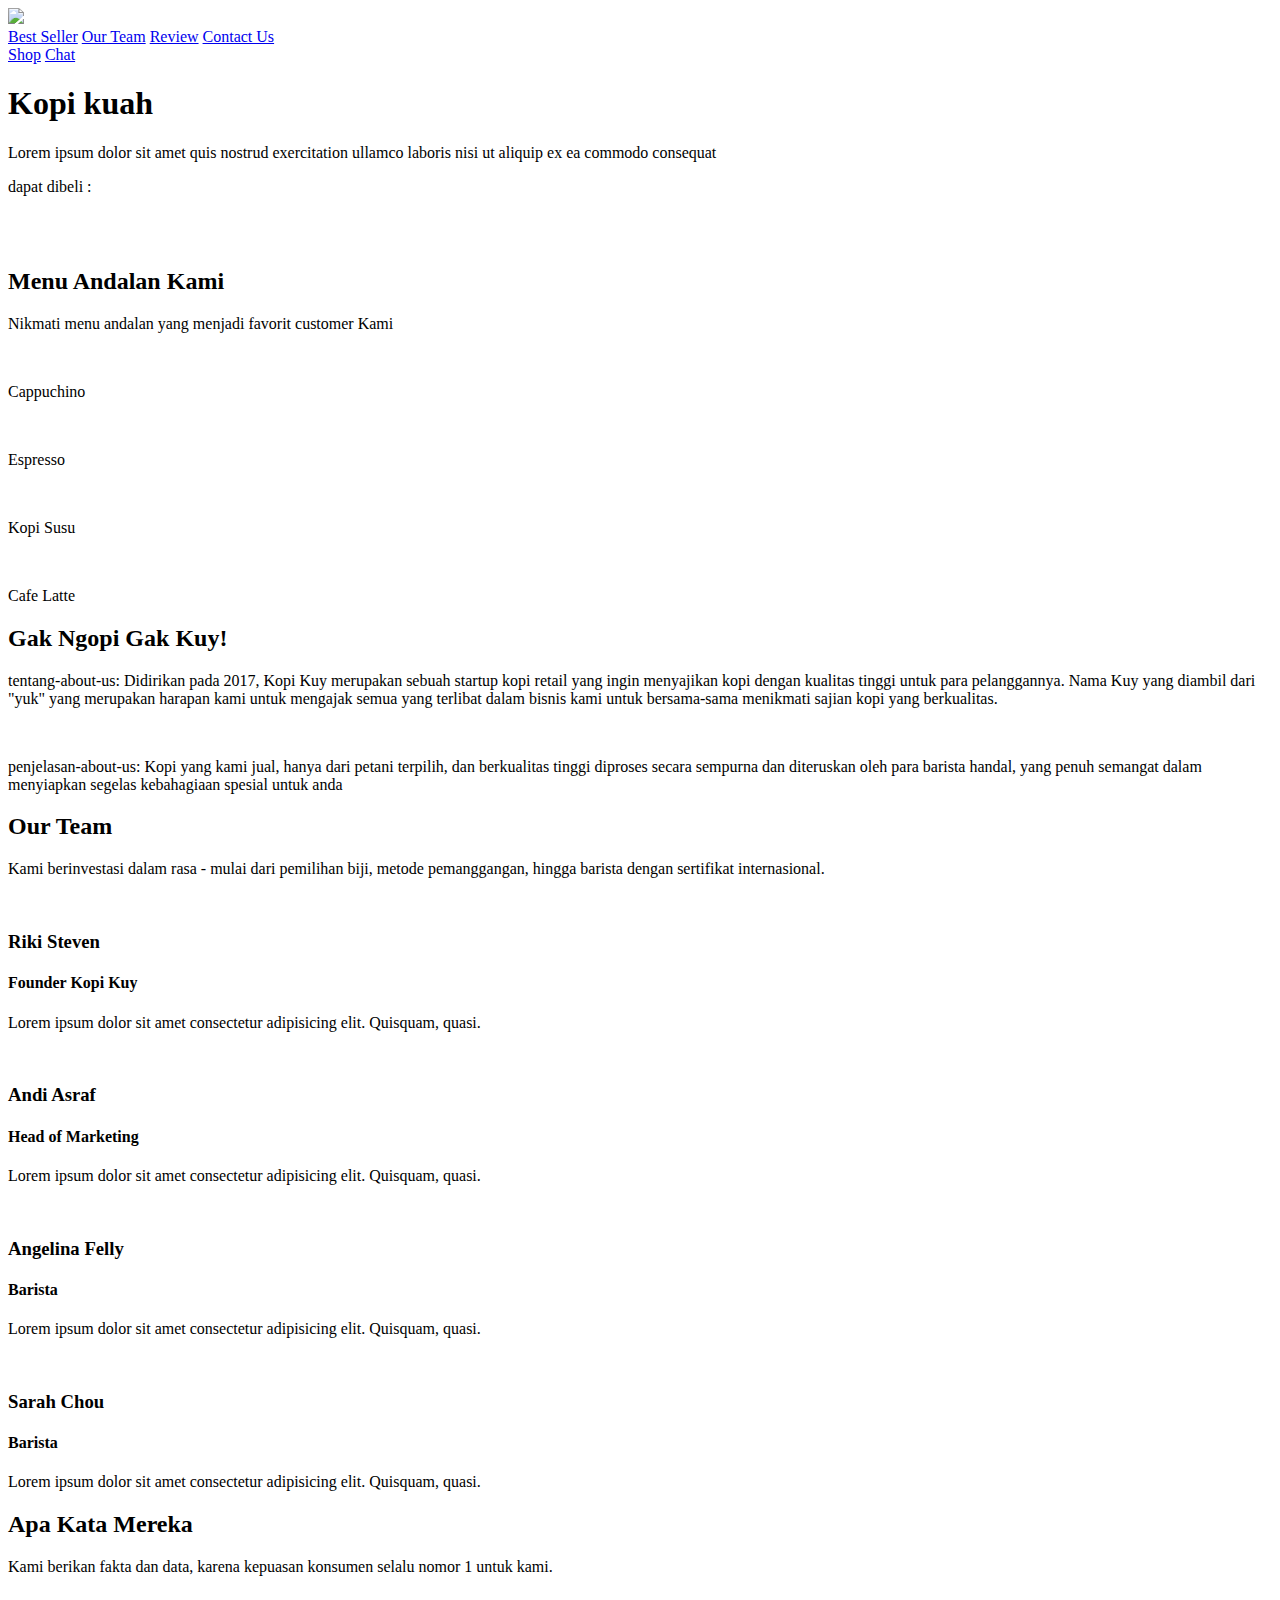
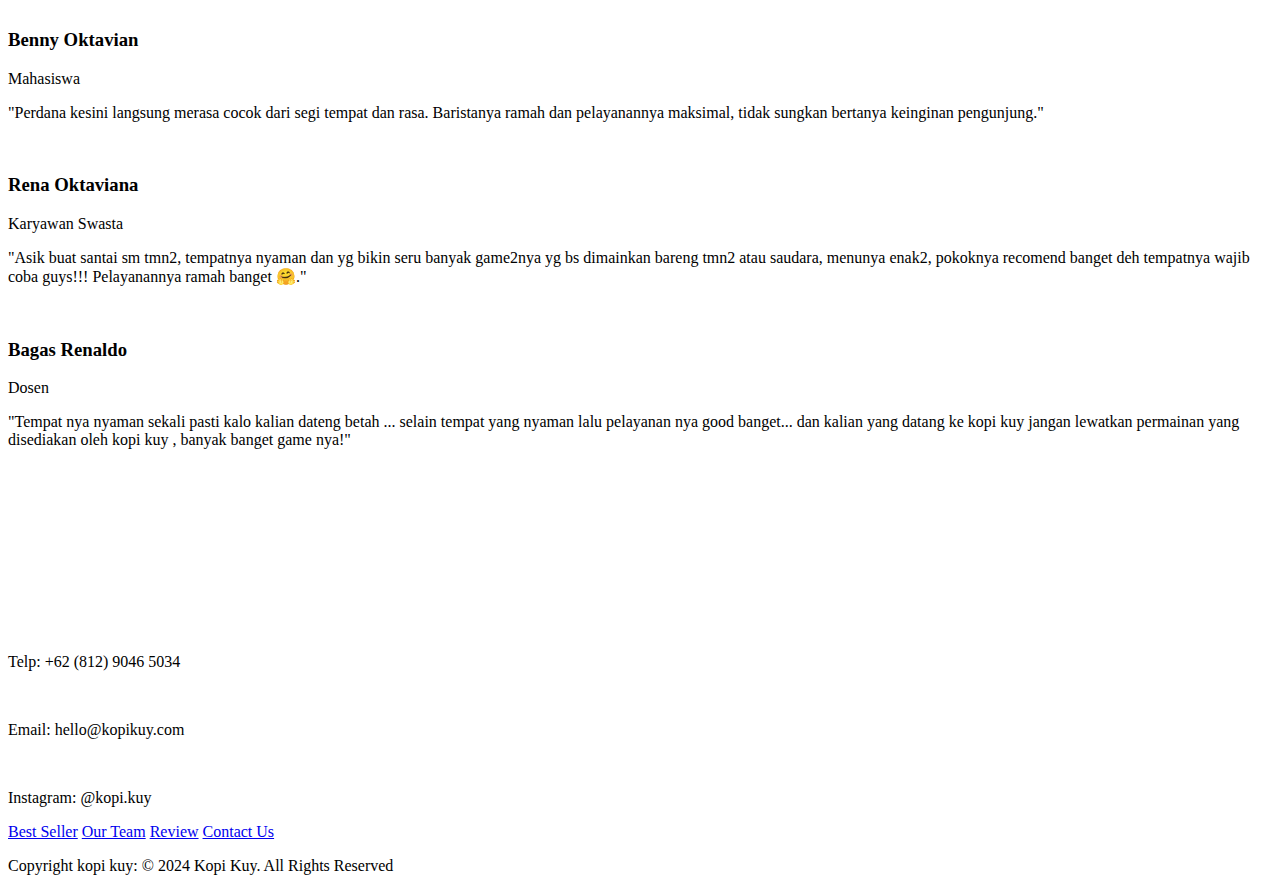
==== index.html @ 57093b59 "add index.html" ====
<!DOCTYPE html>
<html lang="id">

<head>
    <meta charset="UTF-8">
    <meta http-equiv="X-UA-Compatible" content="IE=edge">
    <meta name="viewport" content="width=device-width, initial-scale=1.0">
    <link rel="shortcut icon" href="images/favicon.ico" type="image/x-icon">
    <title>Website Kopi Kuy</title>
    <link rel="stylesheet" href="css/style.css">
</head>

<body>
    <nav>
        <img class="logo" src="images/logo/logo_kuy.png">
        <div class="navigasi">
            <a href="#best-seller">Best Seller</a>
            <a href="#our-team">Our Team</a>
            <a href="#review">Review</a>
            <a href="#contact-us">Contact Us</a>
        </div>
        <a class="shop" href="produk.html">Shop</a>
        <a class="chat" href="https://wa.me/628123456?text=Saya ingin bertanya" target="_blank">Chat</a>
    </nav>

    <!--Tulis kode header mulai di baris 28-->

    <header>
        <div class="kiri">
            <h1>Kopi kuah <img src="images/icon/icon_kopi.svg" alt=""></h1>
            <p>Lorem ipsum dolor sit amet quis nostrud exercitation ullamco laboris nisi ut aliquip ex ea commodo consequat</p>
            <p>dapat dibeli :</p>
            <div class="olshop">
                <img src="images/logo/logo_bukalapak.png" alt="">
                <img src="images/logo/logo_shopee.png" alt="">
                <img src="images/logo/logo_tokopedia.png" alt="">
            </div>
        </div>
        <div class="kanan">
            <img src="images/header/header1.png" alt="">
        </div>
    </header>

    <main>
        <section class="best-seller" id="best-seller">
            <h2>Menu Andalan Kami</h2>
            <p>Nikmati menu andalan yang menjadi favorit customer Kami</p>
            <div class="produk">
                <img src="images/produk/product_capuchino.jpg" alt="">
                <p>Cappuchino</p>
            </div>
            <div class="produk">
                <img src="images/produk/product_espresso.jpg" alt="">
                <p>Espresso</p>
            </div>
            <div class="produk">
                <img src="images/produk/product_kopi_susu.jpg" alt="">
                <p>Kopi Susu</p>
            </div>
            <div class="produk">
                <img src="images/produk/product_latte.jpg" alt="">
                <p>Cafe Latte</p>
            </div>
        </section>
        <section class="about-us" id="about-us">
            <h2>Gak Ngopi Gak Kuy!</h2>
            <p>tentang-about-us:
                Didirikan pada 2017, Kopi Kuy merupakan sebuah startup kopi retail 
                yang ingin menyajikan kopi dengan kualitas tinggi untuk para pelanggannya. 
                Nama Kuy yang diambil dari "yuk" yang merupakan harapan kami untuk mengajak semua 
                yang terlibat dalam bisnis kami untuk bersama-sama menikmati sajian kopi yang berkualitas.
            </p>
            <img src="images/about-us/aset_kopi_jumbo.png" alt="">
            <p>
                penjelasan-about-us:
    Kopi yang kami jual, hanya dari petani terpilih, dan berkualitas tinggi diproses 
    secara sempurna dan diteruskan oleh para barista handal, yang penuh semangat 
    dalam menyiapkan segelas kebahagiaan spesial untuk anda

            </p>
        </section>
        <section class="our-team" id="our-team">
            <h2>Our Team</h2>
            <p>
                Kami berinvestasi dalam rasa - mulai dari pemilihan biji, metode pemanggangan, 
    hingga barista dengan sertifikat internasional.
            </p>
            <div class="team">
                <img src="images/team/team1.jpg" alt="">
                <h3>Riki Steven</h3>
                <h4>Founder Kopi Kuy</h4>
                <p>
                    Lorem ipsum dolor sit amet consectetur adipisicing elit. Quisquam, quasi.
                </p>
            </div>
            <div class="team">
                <img src="images/team/team2.jpg" alt="">
                <h3>Andi Asraf</h3>
                <h4>Head of Marketing</h4>
                <p>
                    Lorem ipsum dolor sit amet consectetur adipisicing elit. Quisquam, quasi.
                </p>
            </div>
            <div class="team">
                <img src="images/team/team3.jpg" alt="">
                <h3>Angelina Felly</h3>
                <h4>Barista</h4>
                <p>
                    Lorem ipsum dolor sit amet consectetur adipisicing elit. Quisquam, quasi.
                </p>
            </div>
            <div class="team">
                <img src="images/team/team4.jpg" alt="">
                <h3>Sarah Chou</h3>
                <h4>Barista</h4>
                <p>
                    Lorem ipsum dolor sit amet consectetur adipisicing elit. Quisquam, quasi.
                </p>
            </div>
        </section>
        <section class="review" id="review">
            <h2>    Apa Kata Mereka</h2>
            <p>Kami berikan fakta dan data, karena kepuasan konsumen selalu nomor 1 untuk kami. </p>
            <div class="testimoni">
                <img src="images/customer/customer1.jpg" alt="">
                <div class="profile">
                    <h3>Benny Oktavian</h3>
                    <p>Mahasiswa</p>
                </div>
                <p>"Perdana kesini langsung merasa cocok dari segi tempat dan rasa. 
                    Baristanya ramah dan pelayanannya maksimal, tidak sungkan bertanya keinginan pengunjung."</p>
            </div>
            <div class="testimoni">
                <img src="images/customer/customer2.jpg" alt="">
                <div class="profile">
                    <h3>Rena Oktaviana</h3>
                    <p>Karyawan Swasta</p>
                </div>
                
                <p>"Asik buat santai sm tmn2, tempatnya nyaman dan yg bikin seru banyak game2nya 
                    yg bs dimainkan bareng tmn2 atau saudara, menunya enak2, pokoknya recomend 
                    banget deh tempatnya wajib coba guys!!! Pelayanannya ramah banget 🤗." </p>
            </div>
            <div class="testimoni">
                <img src="images/customer/customer3.jpg" alt="">
                <div class="profile">
                    <h3>Bagas Renaldo</h3>
                    <p>Dosen</p>
                </div>
                
                <p>"Tempat nya nyaman sekali pasti kalo kalian dateng betah ... 
                    selain tempat yang nyaman lalu pelayanan nya good banget... 
                    dan kalian yang datang ke kopi kuy jangan lewatkan permainan yang disediakan 
                    oleh kopi kuy , banyak banget game nya!"</p>
            </div>
        </section>
        <section class="contact-us">
            <iframe src="https://www.google.com/maps/embed?pb=!1m14!1m8!1m3!1d7932.
            741866032694!2d106.668581!3d-6.214715!3m2!1i1024!2i768!4f13.
            1!3m3!1m2!1s0x2e69f9912c7f297b%3A0xe5a3a671dae861ab!2sKopi%20kuy
            !5e0!3m2!1sid!2sid!4v1680617229460!5m2!1sid!2sid" frameborder="0"></iframe>
            <div class="kontak">
                <img src="images/icon/icon_phone.png" alt="">
                <p>Telp: +62 (812) 9046 5034</p>
            </div>
            <div class="kontak">
                <img src="images/icon/icon_mail.png" alt="">
                <p>Email: hello@kopikuy.com</p>
            </div>
            <div class="kontak">
                <img src="images/icon/icon_instagram.png" alt="">
                <p>Instagram: @kopi.kuy</p>
            </div>
        </section>
    </main>
    <footer>
        <div class="navigasi">
            <a href="#best-seller" >Best Seller</a>
            <a href="#our-team" >Our Team</a>
            <a href="#review" >Review</a>
            <a href="#contact-us" >Contact Us</a>
            
        </div>
        <div>
            <p>
                Copyright kopi kuy: © 2024 Kopi Kuy. All Rights Reserved </p>
        </div>
    </footer>
        
   

</body>

</html>
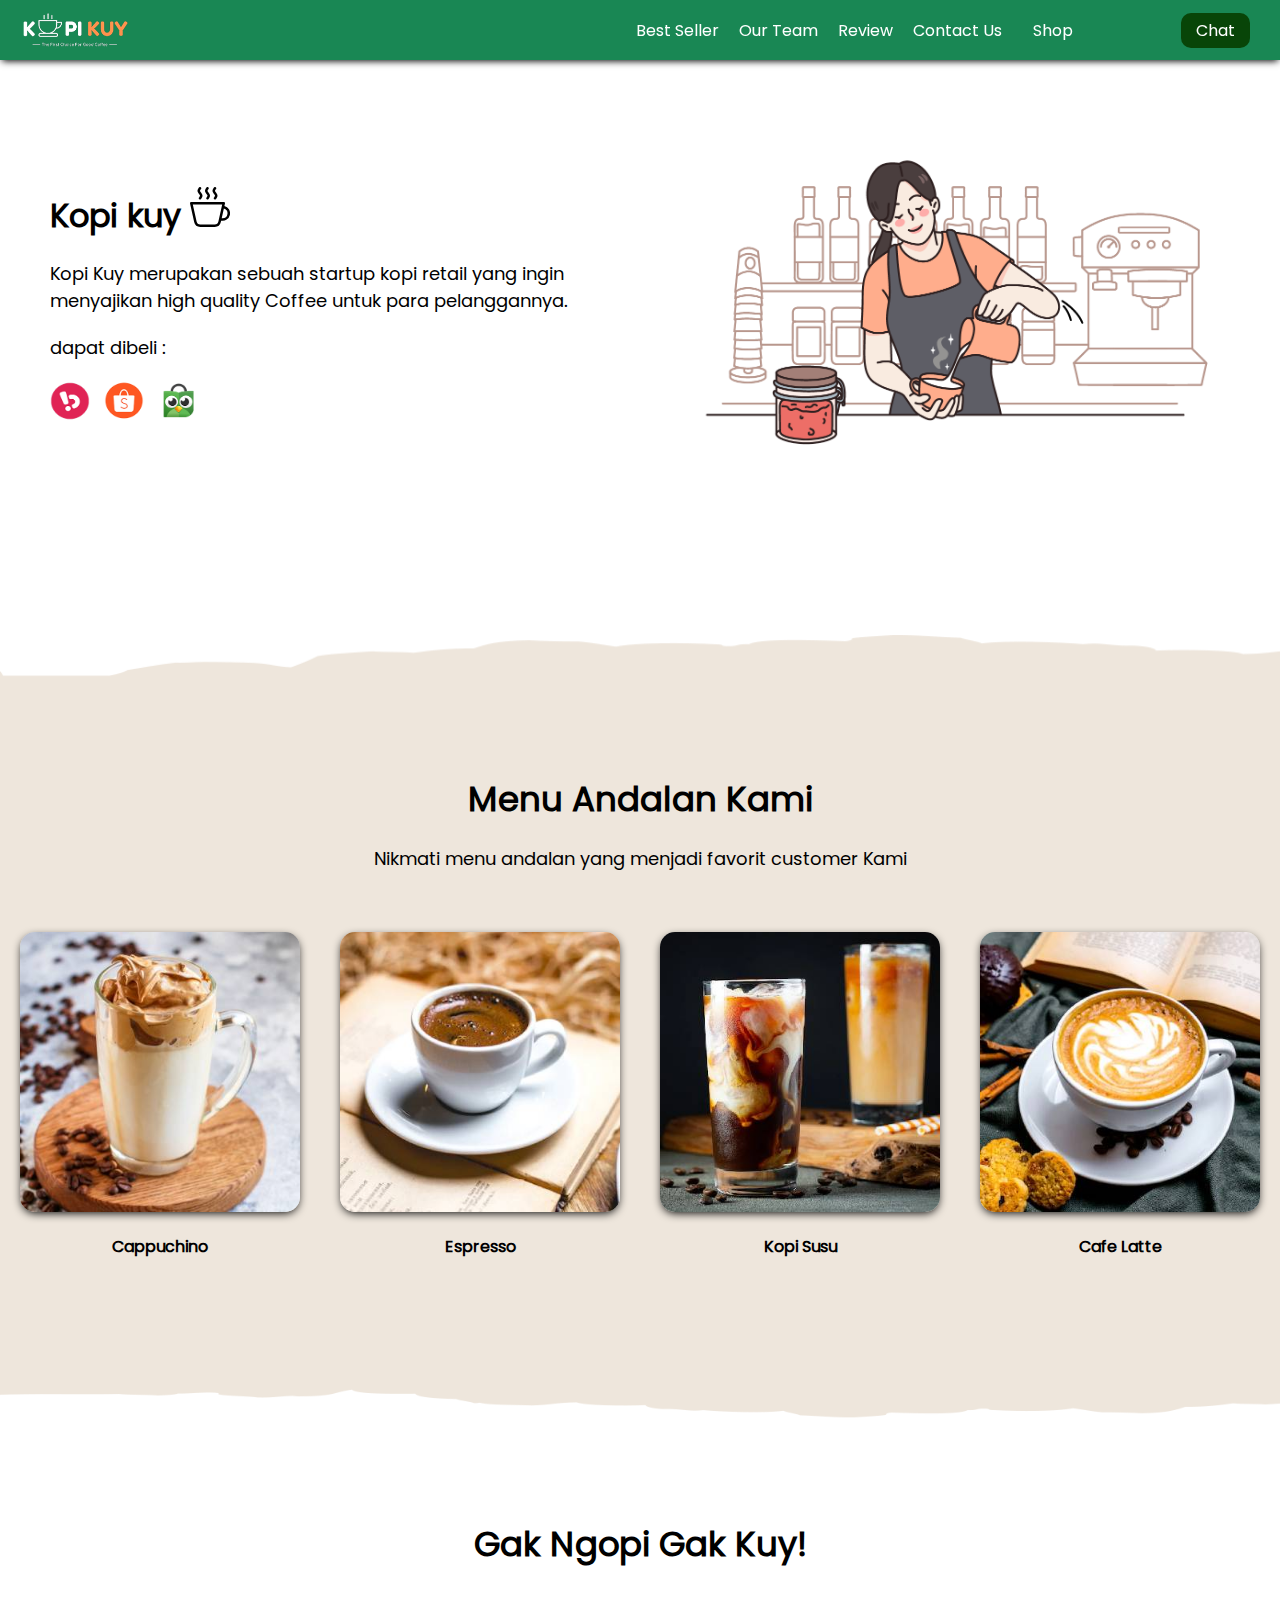
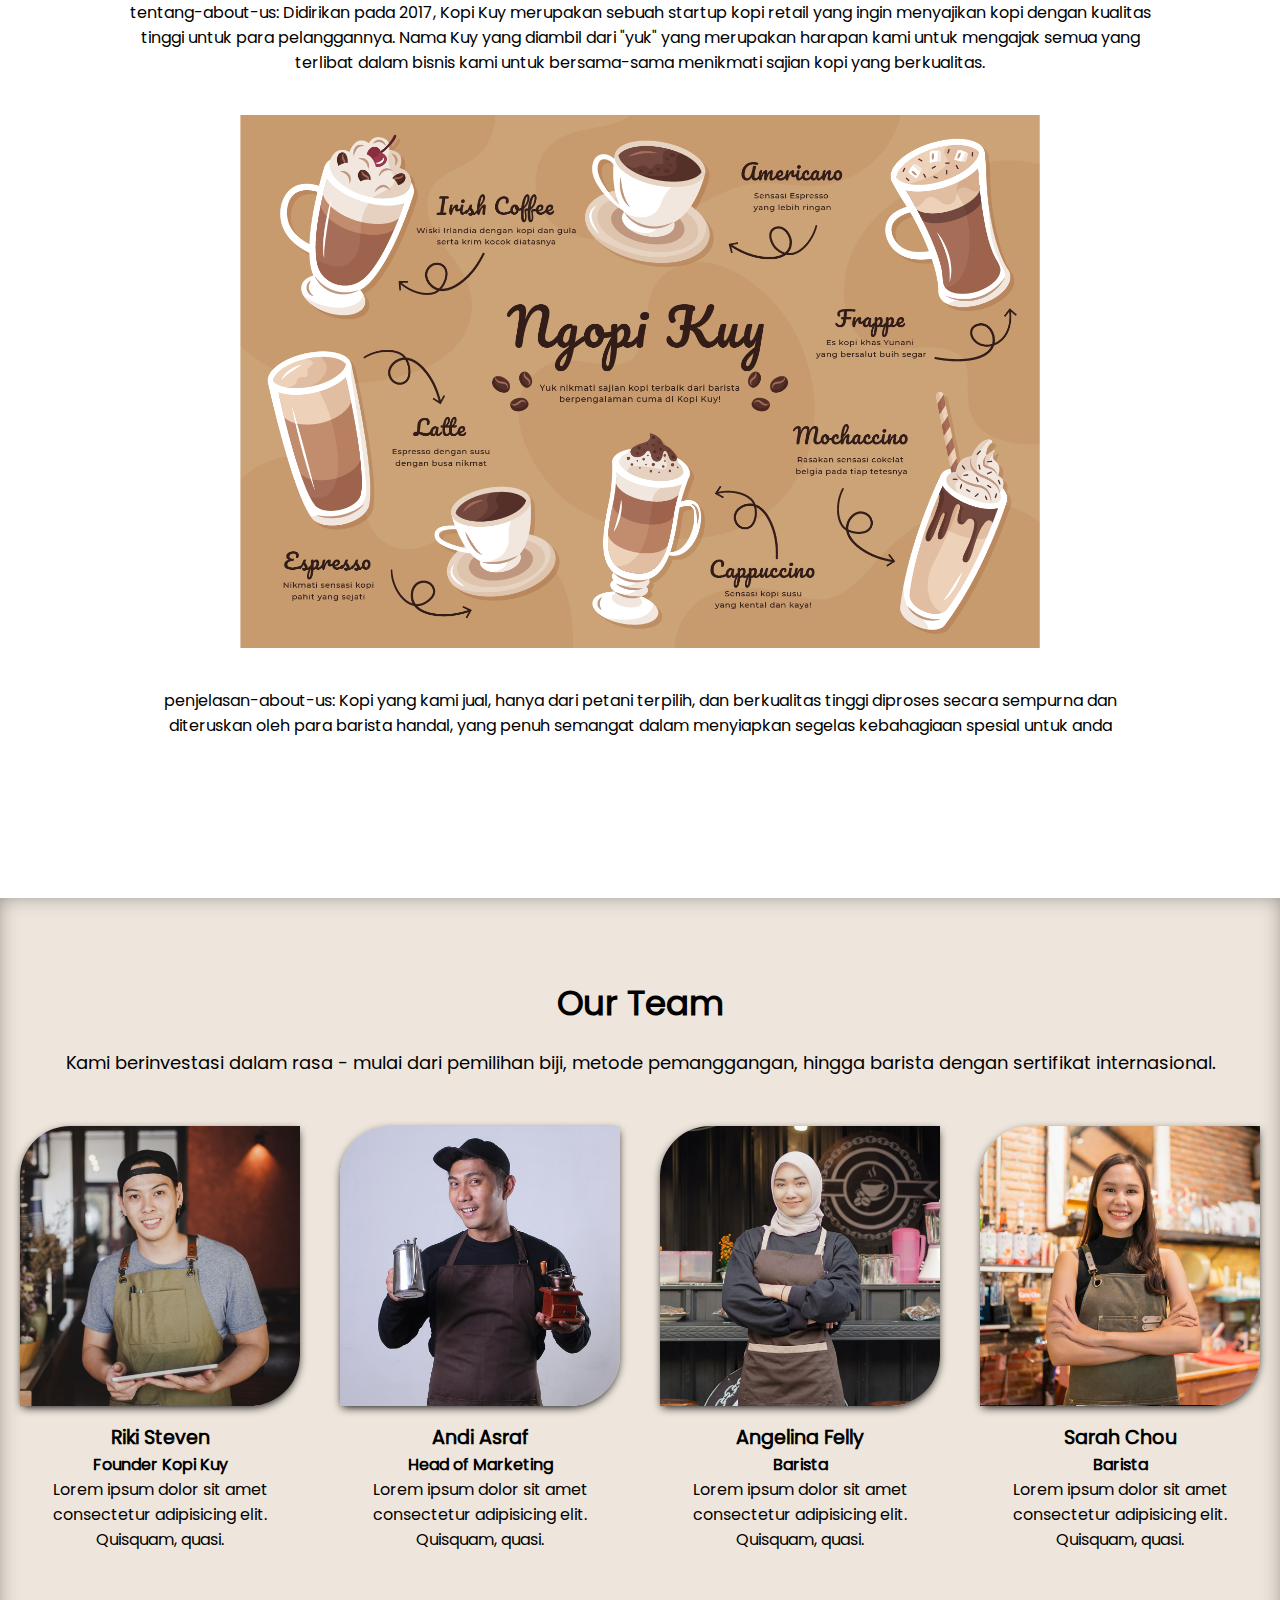
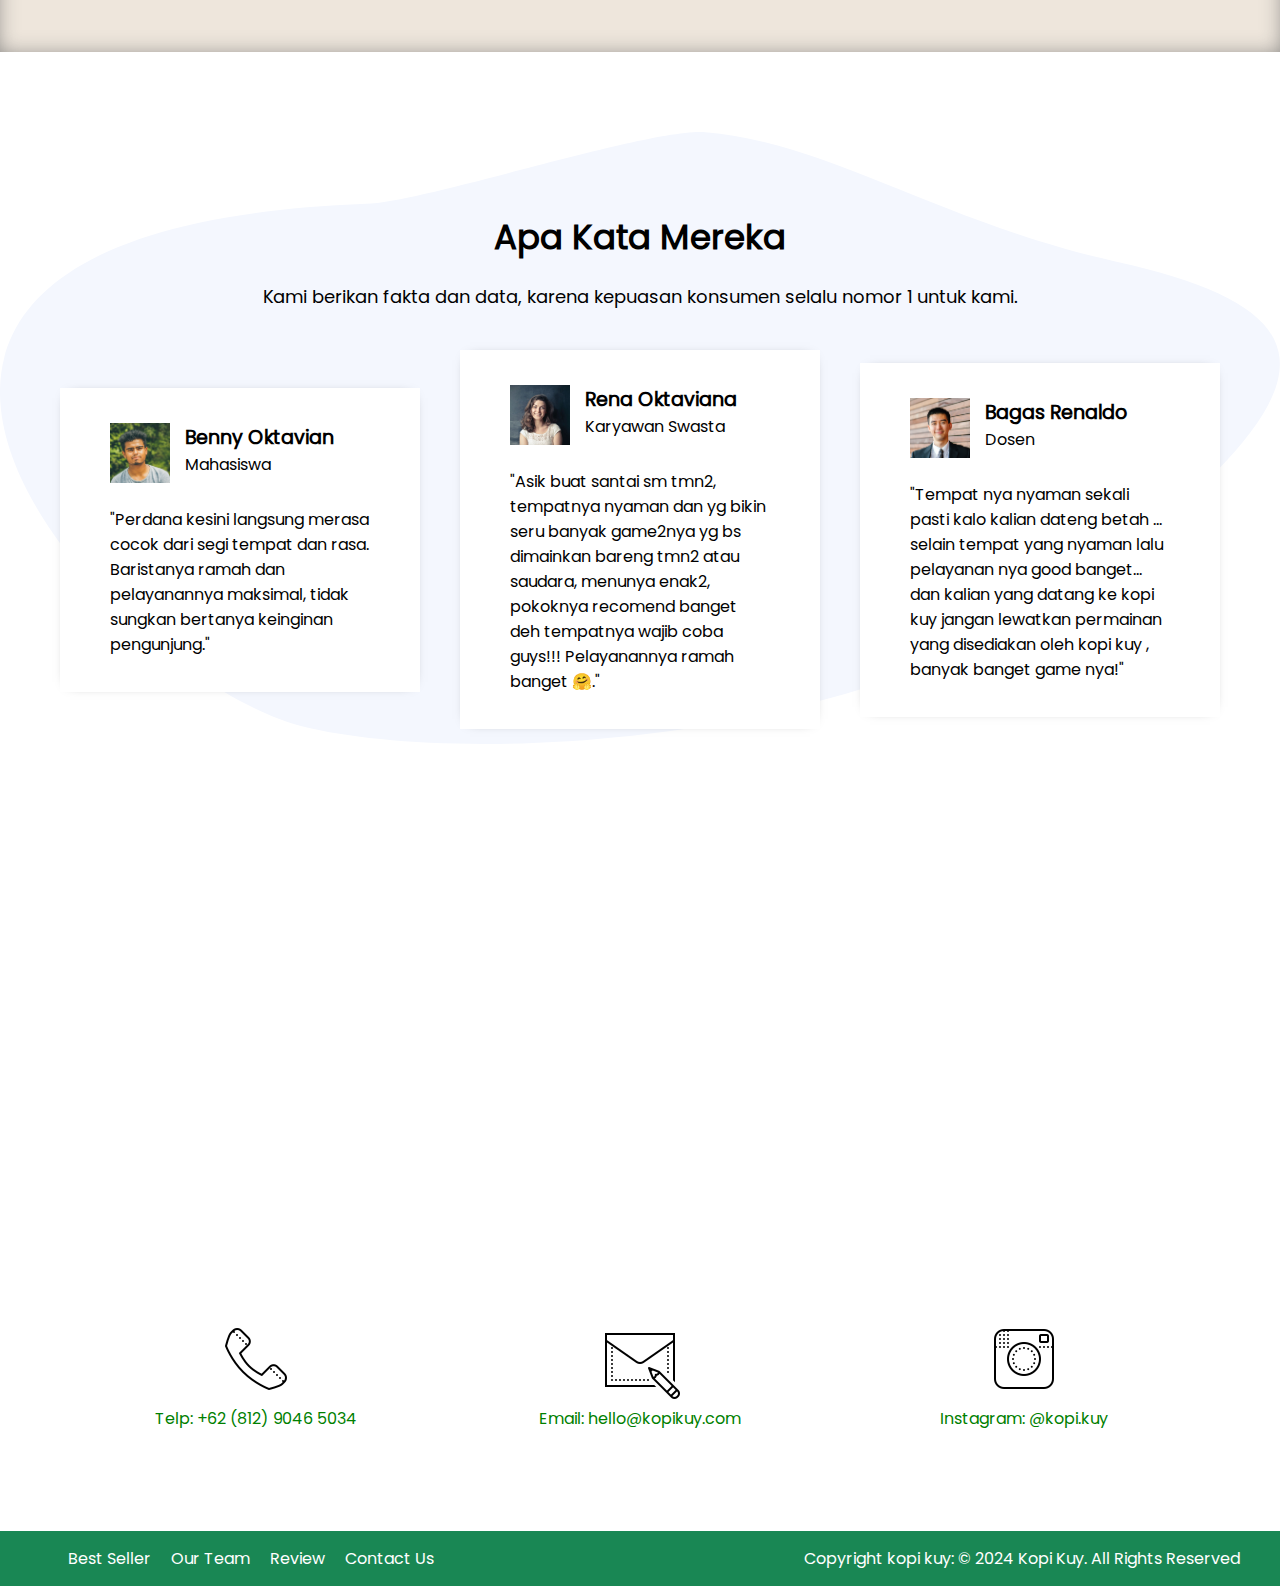
==== commit 79b7f229: "add CSS responsive, produk, and image" ====
--- a/index.html
+++ b/index.html
@@ -27,8 +27,9 @@
 
     <header>
         <div class="kiri">
-            <h1>Kopi kuah <img src="images/icon/icon_kopi.svg" alt=""></h1>
-            <p>Lorem ipsum dolor sit amet quis nostrud exercitation ullamco laboris nisi ut aliquip ex ea commodo consequat</p>
+            <h1>Kopi kuy <img src="images/icon/icon_kopi.svg" alt=""></h1>
+            <p>Kopi Kuy merupakan sebuah startup kopi retail yang ingin menyajikan 
+                high quality Coffee untuk para pelanggannya.</p>
             <p>dapat dibeli :</p>
             <div class="olshop">
                 <img src="images/logo/logo_bukalapak.png" alt="">
--- a/css/style.css
+++ b/css/style.css
@@ -0,0 +1,579 @@
+/* Kode * di bawah ini untuk mereset tampilan setiap web browser supaya seragam */
+
+* {
+   box-sizing: border-box;
+   margin: 0;
+   padding: 0;
+}
+
+html {
+   /* scroll-behavior: smooth agar scroll ketika klik pada navigasi menjadi halus */
+   scroll-behavior: smooth;
+}
+
+/* 
+Kode di bawah ini untuk mengatur nav sampai footer agar memiliki tampilan flexibel
+selengkapnya akan di bahas di hari ke 3
+*/
+
+nav,
+header,
+section,
+footer {
+   /* 
+      display: flex memiliki pengaturan yang dapat mengatur agar elemen
+      di dalamnya memiliki ukuran yang fleksibel
+      digunakan saat ada elemen yang isinya lebih dari satu kolom
+   */
+   display: flex;
+   /* 
+      align-items: center mengatur elemen di dalamnya rata tengah vertikal
+   */
+   align-items: center;
+
+   /* 
+      justify-content: center mengatur elemen di dalamnya rata tengah horizontal
+   */
+   justify-content: center;
+
+   /* 
+      flex-wrap: wrap mengatur agar jika lebar elemen berlebih, maka elemen
+      akan otomatis diletakan di baris baru (tidak dipaksakan di satu baris)
+   */
+   flex-wrap: wrap;
+}
+
+
+
+/* 
+Kode @font-face untuk menginstall font ke dalam Website 
+src adalah untuk lokasi fontnya, font dapat di cari di website https://fonts.google.com/
+dengan memberi nama family, maka kita mendaftarkan font tersebut ke dalam website
+*/
+
+@font-face {
+   src: url(../fonts/poppins.woff2);
+   font-family: 'Poppins';
+}
+
+body {
+   /* 
+   mendaftarkan semua teks pada body menjadi family Poppins 
+   kenapa pada body? karena elemen body membungkus semua elemen dari nav section sampai footer
+   */
+   font-family: 'Poppins';
+}
+
+/*
+Misalnya ada font dari google yang bernama Irish Grover yang berada di:
+https://fonts.gstatic.com/s/irishgrover/v23/buExpoi6YtLz2QW7LA4flVgv__RP.woff2
+
+maka bisa coba copy kode berikut untuk menginstall font tadi:
+
+@font-face {
+  font-family: 'Irish Grover';
+  font-style: normal;
+  font-weight: 400;
+  src: url(https://fonts.gstatic.com/s/irishgrover/v23/buExpoi6YtLz2QW7LA4flVgv__RP.woff2) format('woff2');
+}
+
+Jika kode di atas sudah di copy
+Nanti pada element yang ingin menggunakan font Irish Grover Tadi, tinggal diganti font-familynya
+misal mau mengganti h1 dan h2 maka kodenya sebagai berikut:
+
+h1,h2 {
+   font-family: 'Irish Grover';
+}
+
+*/
+
+
+a {
+   /* menghilangkan garis bawah pada link */
+   text-decoration: none;
+
+   /* 
+   color: adalah untuk mengganti warna tulisan.
+   color:unset digunakan pada a untuk menghilangkan warna bawaan pada link (biasanya warna biru) 
+   */
+   color: unset;
+}
+
+h2 {
+   /* mengatur ukuran huruf ke 34 pixel */
+   font-size: 34px;
+}
+
+h3 {
+   /* mengatur ukuran huruf ke 1.2rem */
+   font-size: 1.2rem;
+}
+
+h1,
+h2,
+h3 {
+   /* mengatur tebal huruf bisa bold, normal*/
+   font-weight: bold;
+}
+
+img {
+   /* 
+      kode max-width artinya lebar maksimal
+      mengatur agar semua elemen img memiliki lebar maksimal 100% agar
+      besar gambar tidak melebihi layar ataupun elemen pembungkus
+   */
+   max-width: 100%;
+}
+
+/* Navigasi */
+
+nav {
+   /* 
+   background-color mengatur warna latar belakang 
+   untuk pengguna hp, pergantian warna tidak bisa seperti vs code
+   hanya dapat menggunakan warna bahasa inggris seperti: red, green, brown, purple dsb
+   untuk pengguna vscode silahkan arahkan mouse ke kotak warna di bawah
+   untuk mengganti warna sesuai keinginan
+   */
+   background-color: #198754;
+
+   /* box-shadow membuat efek bayangan */
+   box-shadow: 0 3px 7px -2px #000;
+
+   /* width mengatur lebar elemen. 100% agar lebarnya full dari kiri sampai kanan layar */
+   width: 100%;
+
+   /* 
+   padding digunakan untuk memberi jarak ke dalam. 
+   efeknya bila digunakan pada elemen yang memiliki warna latar akan membuat elemen tersebut 'gemuk'
+   padding-top artinya jarak ke atas, nilai padding dapat berupa
+   padding-top, padding-bottom, padding-left, padding-right
+   */
+   padding-top: 10px;
+   padding-bottom: 10px;
+
+   /* 
+   position mengatur posisi elemen, position:fixed supaya elemen nav akan ikut menempel di atas layar
+   saat kita scroll ke bawah. Jika ingin navigasi gak nempel, bisa menggunakan position:static;
+   */
+   position: fixed;
+
+   /* Nilai z-index semakin besar, maka elemen akan semakin di depan */
+   z-index: 500;
+}
+
+img.logo {
+   /* height mengatur tinggi elemen */
+   height: 40px;
+   /* penjelasan margin mirip dengan padding, fungsinya untuk memberi jarak pada elemen */
+   margin-left: 20px;
+}
+
+div.navigasi {
+   margin-left: auto;
+   margin-right: 15px;
+}
+
+nav a {
+   color: #fff;
+   padding-left: 8px;
+   padding-right: 8px;
+}
+
+a.shop {
+   margin-right: 100px;
+}
+
+a.chat {
+   margin-right: 30px;
+   background-color: rgb(8, 69, 8);
+   color: #fff;
+   padding-top: 5px;
+   padding-right: 15px;
+   padding-bottom: 5px;
+   padding-left: 15px;
+   border-radius: 10px;
+}
+
+
+/* 
+   PERHATIKAN bahwa dalam mengatur elemen, nama elemen langsung ditulis
+   sedangkan untuk mengatur class, dibutuhkan tanda titik (.) terlebih dulu
+   img {} berarti seluruh elemen dengan tag img (<img src="....">), 
+   sedangkan .img artinya hanya elemen dengan class img (<img class="img" src="...">) 
+*/
+
+
+/* HEADER */
+
+
+header,
+section {
+   /*
+    padding mengatur jarak ke dalam
+    pada padding dan margin ditambahkan top / right / bottom / top 
+    untuk mengatur jarak masing-masing 
+   */
+   padding-top: 80px;
+   padding-bottom: 80px;
+
+   /* margin mengatur jarak ke luar */
+   margin-bottom: 80px;
+}
+
+/* penulisan CSS dapat digabung dengan beberapa elemen */
+header div.kiri,
+header div.kanan {
+   /* width mengatur lebar elemen. 50% artinya setengah ukuran elemen pembungkus */
+   width: 50%;
+   padding: 50px;
+}
+
+header h1 {
+   margin-bottom: 20px;
+}
+
+header p {
+   /* font-size digunakan untuk mengatur ukuran huruf */
+   font-size: 18px;
+   margin-bottom: 20px;
+}
+
+div.olshop img {
+   width: 40px;
+   /* aspect-ratio:1 agar tinggi menyesuaikan width */
+   aspect-ratio: 1;
+   margin-right: 10px;
+}
+
+/* Best Seller */
+
+section.best-seller {
+   position: relative;
+
+   /* background-color mengatur warna latar belakang elemen */
+   background-color: #EEE6DC;
+
+   /* text-align mengatur rata tulisan, bisa bernilai: left, right, center, justify */
+   text-align: center;
+}
+
+/* 
+terkait position, after, dan before memerlukan pemahaman mendalam
+terkait layout pada CSS untuk dapat memahami secara penuh 
+*/
+
+section.best-seller::before,
+section.best-seller::after {
+   position: absolute;
+   content: "";
+   width: 100%;
+   height: 76px;
+
+   /* background-image untuk menambahkan gambar sebagai background */
+   background-image: url(../images/background/garis-atas.png);
+
+   /*background-size agar gambar latar menyesuaikan tinggi / lebar elemen */
+   background-size: cover;
+
+   top: -60px;
+   left: 0;
+}
+
+section.best-seller::after {
+   height: 60px;
+   background-image: url(../images/background/garis-bawah.png);
+   top: unset;
+   bottom: -60px;
+}
+
+section.best-seller h2 {
+   margin-bottom: 20px;
+   width: 100%;
+}
+
+/* 
+Penulisan section.best-seller > p berarti mengatur elemen p yang langsung
+di bungkus oleh elemen <section class="best-seller">
+aturan ini tidak berlaku untuk elemen <p> yang ada di dalam <div class="produk">
+*/
+
+section.best-seller>p {
+   font-size: 18px;
+   margin-bottom: 40px;
+   width: 100%;
+}
+
+div.produk {
+   /* 
+      Penulisan padding dan margin seperti padding:20px ini penulisan singkat 
+      yang berarti top, right, bottom, left nilainya sama, yaitu 20px 
+   */
+   padding: 20px;
+   width: 25%;
+}
+
+div.produk img {
+   /* transition membuat animasi transisi dari perubahan style, 0.3s berarti 0.3 detik */
+   transition: all 0.3s ease;
+
+   /* border-radius  Membuat sudut membulat */
+   border-radius: 15px;
+
+   /* box-shadow membuat efek bayangan */
+   box-shadow: 0 3px 10px -2px #000;
+}
+
+/*
+
+kode div.produk img:hover akan dijalankan saat mouse ada di atas elemen <img> yang ada
+di dalam <div class="produk"> 
+karena ada efek transition pada div.produk img 
+maka akan menghasilkan efek animasi yang smooth
+
+*/
+div.produk img:hover {
+
+   /* membuat transformasi, bisa berupa scale(1.05), rotate(180deg), translateY(-50px), dsb */
+   transform: scale(0.9);
+   border-radius: 50%;
+}
+
+div.produk p {
+   margin-top: 15px;
+   font-weight: bold;
+}
+
+
+
+/* About US */
+
+section.about-us {
+   /* max-width: 80%; mengatur lebar maksimal elemen tidak boleh melebihi 80% layar */
+   max-width: 80%;
+
+   /* margin-left dan margin-right auto akan membuat posisi elemen berada di tengah */
+   margin-left: auto;
+   margin-right: auto;
+   text-align: center;
+}
+
+section.about-us h2 {
+   margin-bottom: 30px;
+   width: 100%;
+}
+
+section.about-us img {
+   /* 
+      Penulisan width: 800px dan max-width: 100% mengatur agar
+      elemen memiliki lebar 800px namun tidak boleh melebihi 100% ukuran layar
+   */
+   width: 800px;
+   max-width: 100%;
+   margin: auto;
+}
+
+/*
+section.about-us p:nth-child(2) berarti mengatur elemen ke 2 dengan jenis <p>
+yang ada di dalam <section class="about-us">
+*/
+
+section.about-us p:nth-child(2) {
+   margin-bottom: 40px;
+}
+
+section.about-us p:nth-child(4) {
+   margin-top: 40px;
+}
+
+
+/* OUR TEAM */
+
+section.our-team {
+   background-color: #EEE6DC;
+   box-shadow: inset 0px 0px 23px -6px #707070;
+   text-align: center;
+}
+
+section.our-team h2 {
+   margin-bottom: 20px;
+   width: 100%;
+}
+
+section.our-team>p {
+   margin-bottom: 30px;
+   font-size: 18px;
+   width: 800px;
+   max-width: 90%;
+   margin-left: auto;
+   margin-right: auto;
+   width: 100%;
+}
+
+div.team {
+   width: 25%;
+   padding: 20px;
+}
+
+div.team img {
+   width: 100%;
+   aspect-ratio: 1/1;
+   object-fit: cover;
+   box-shadow: 0 3px 10px -2px #000;
+   border-radius: 50px 0px 50px 0px;
+   margin-bottom: 10px;
+}
+
+
+/* REVIEW */
+
+section.review {
+   background-image: url(../images/background/bg-review.svg);
+   /* 
+      background-size: contain;
+      membuat gambar latar belakang tidak terpotong
+   */
+   background-size: contain;
+
+   /* 
+      background-repeat: no-repeat;
+      membuat gambar latar belakang tidak diulang (duplikat)
+   */
+   background-repeat: no-repeat;
+   padding-left: 40px;
+   padding-right: 40px;
+   justify-content: space-around;
+   /* align-items: stretch; membuat tinggi elemen di dalam .review .baris seragam */
+   text-align: center;
+}
+
+section.review h2 {
+   margin-bottom: 20px;
+   width: 100%;
+}
+
+section.review>p {
+   margin-bottom: 40px;
+   font-size: 18px;
+   width: 100%;
+}
+
+div.testimoni {
+   width: 30%;
+   display: flex;
+   flex-wrap: wrap;
+   padding: 35px 50px;
+   box-shadow: 0px 0px 12px -10px #000;
+   background-color: #fff;
+}
+
+div.testimoni img {
+   width: 60px;
+   height: 60px;
+   margin-right: 15px;
+   object-fit: cover;
+}
+
+div.profile {
+   text-align: left;
+   display: block;
+   margin-bottom: 30px;
+   width: calc(100% - 75px);
+}
+
+div.profile p {
+   width: 100%;
+   text-align: left;
+}
+
+div.testimoni>p {
+   width: 100%;
+   text-align: left;
+}
+
+*[data-from="tmp"]>* {
+   position: relative;
+}
+
+*[data-from="tmp"]>*:nth-child(1):before {
+   position: absolute;
+   color: red;
+   bottom: 40px;
+   content: "prakerja";
+   font-size: 13px;
+   z-index: 10;
+   text-decoration: line-through;
+}
+
+/* CONTACT US */
+section.contact-us {
+   margin-bottom: 20px;
+}
+
+section.contact-us iframe {
+   width: 100%;
+   height: 300px;
+   border: 0;
+}
+
+div.kontak {
+   width: 30%;
+   /* color mengatur warna tulisan */
+   color: green;
+   text-align: center;
+   margin-top: 50px;
+}
+
+
+/* FOOTER */
+
+footer {
+   background-color: #198754;
+   padding-top: 15px;
+   padding-bottom: 15px;
+   color: #fff;
+   padding-right: 40px;
+   padding-left: 40px;
+}
+
+footer div.navigasi {
+   margin-left: 20px;
+   margin-right: auto;
+}
+
+footer div.navigasi a {
+   padding: 8px;
+}
+
+
+
+/* UNTUK kode RESPONSIF hari ke 3 tulis DI BAWAH sini */
+
+@media (max-width:600px) {
+
+   header div.kiri,
+   header div.kanan {
+      width: 100%;
+      padding: 33px;
+      text-align: center;
+   }
+   div.navigasi {
+      display: none;
+   }
+   a.shop {
+      margin-right: 20px;
+      margin-left: auto;
+   }
+   div.team,
+   div.produk,
+   div.kontak {
+      width: 50%;
+   }
+   div.testimoni {
+      width: 100%;
+      padding: 20px;
+      margin-bottom: 30px;
+   }
+}
+
+/* Kode CSS Selesai di sini */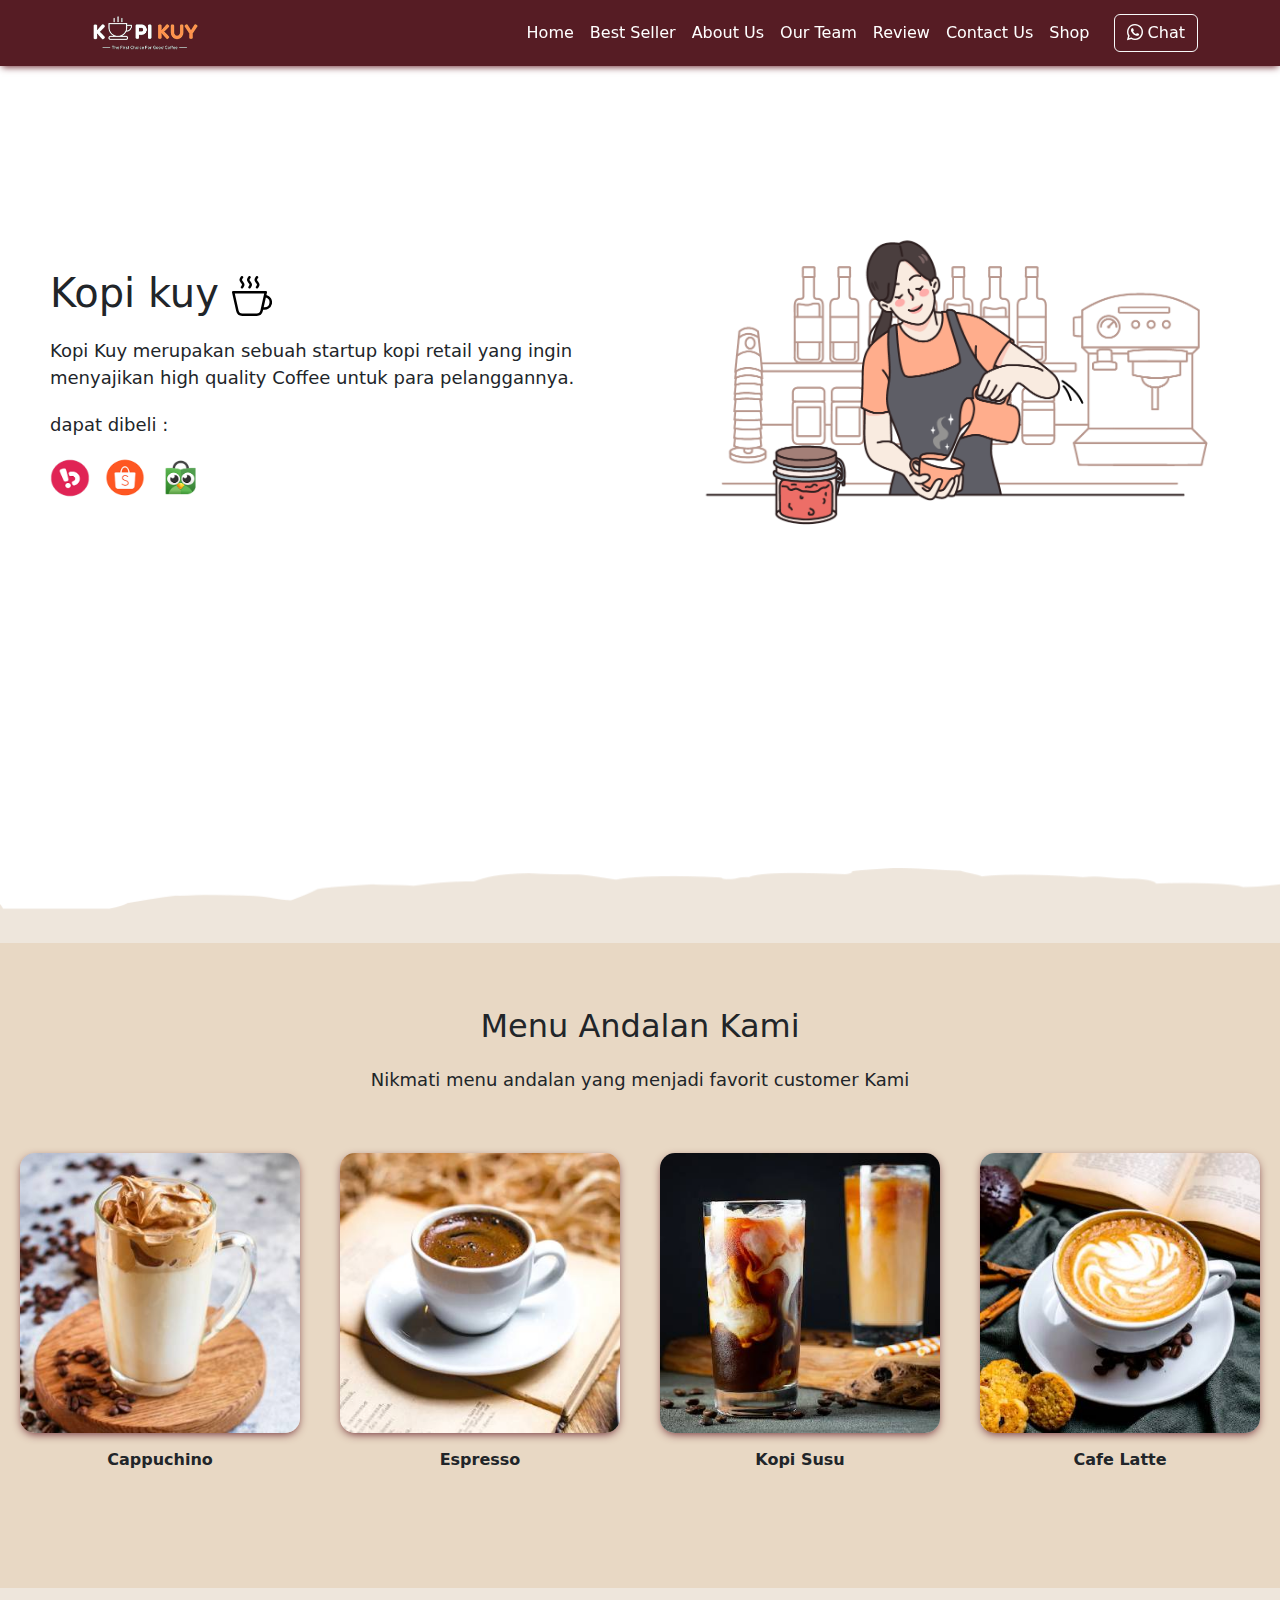
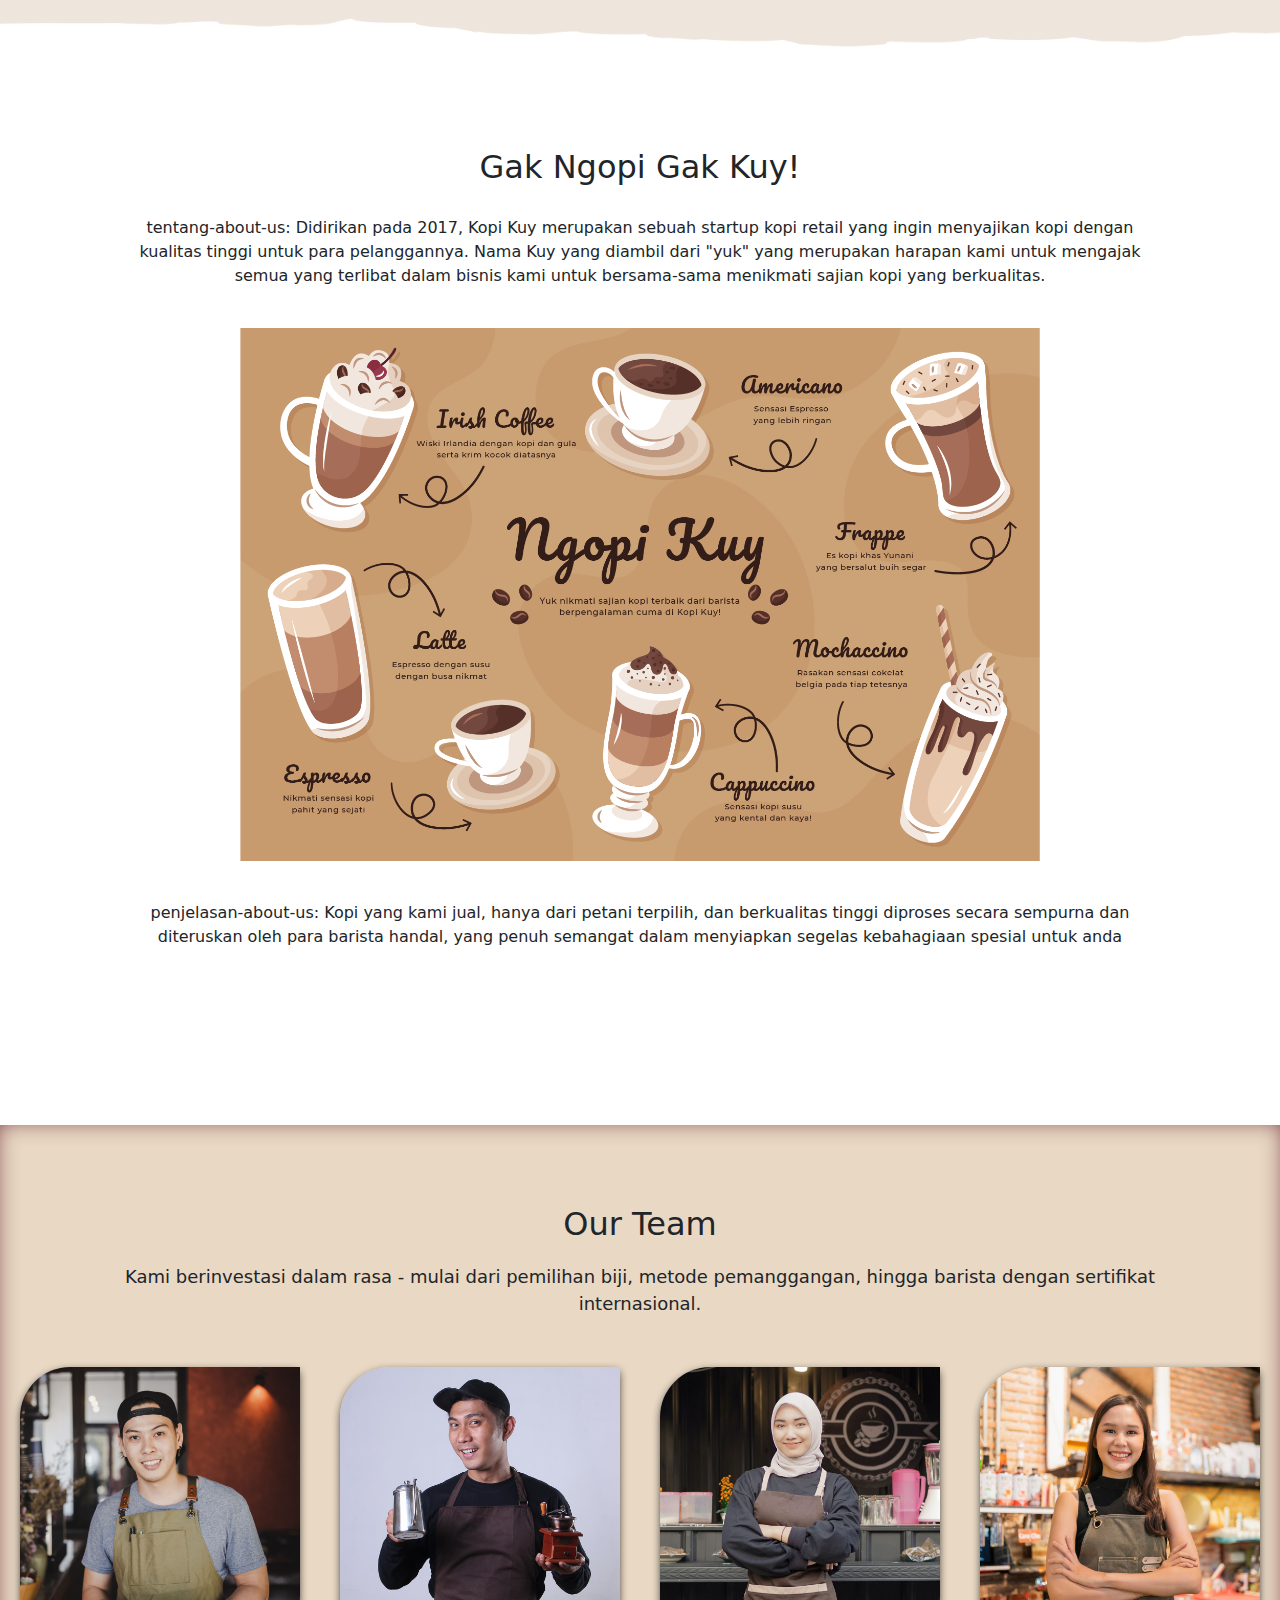
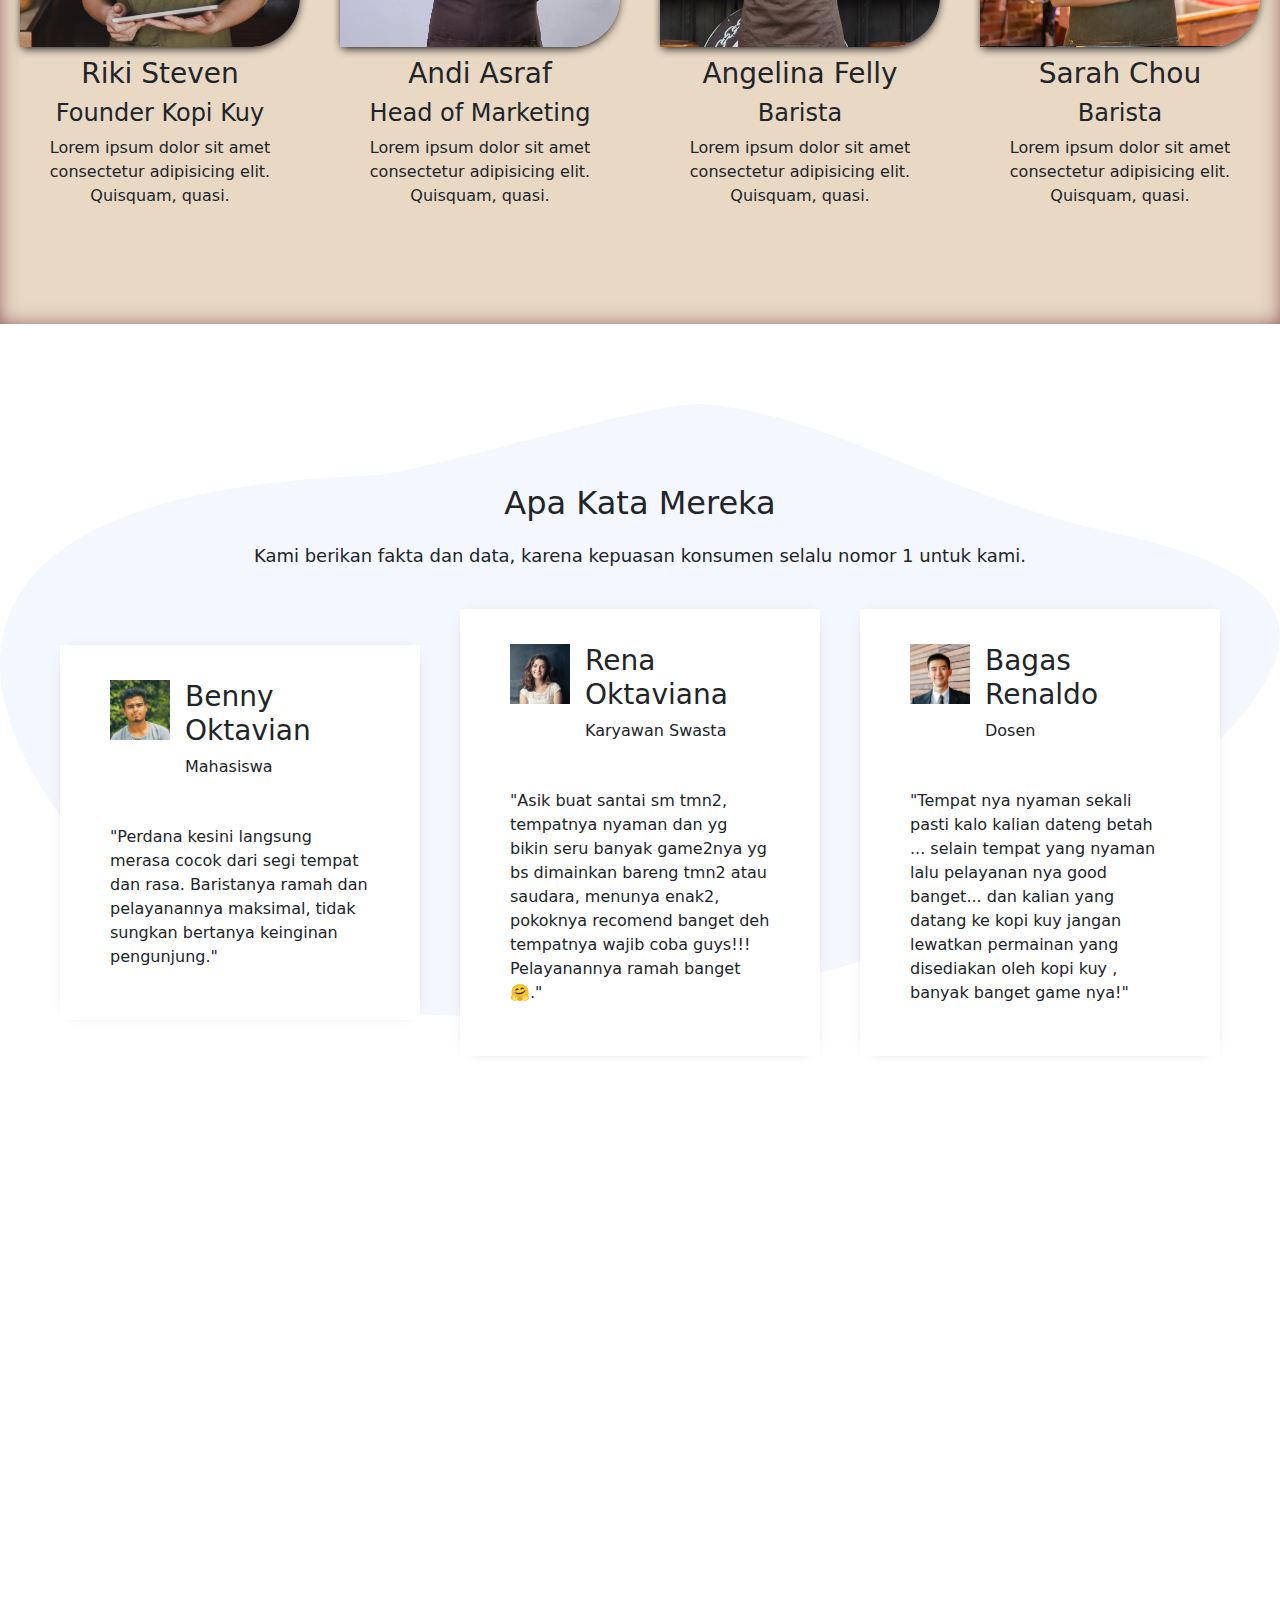
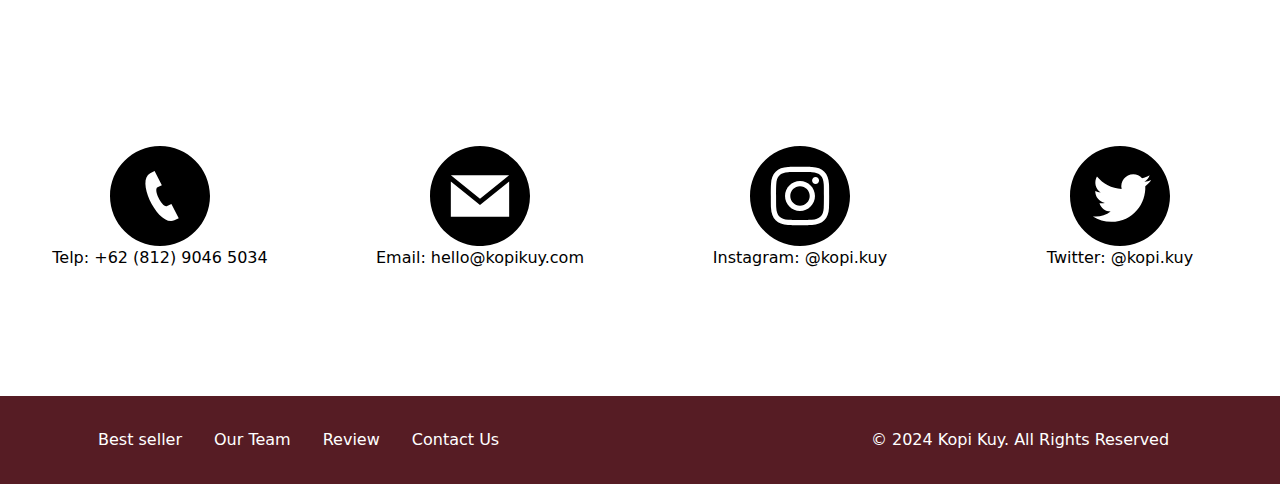
==== commit d7232bdb: "add shop menu, and add javascript" ====
--- a/index.html
+++ b/index.html
@@ -8,38 +8,73 @@
     <link rel="shortcut icon" href="images/favicon.ico" type="image/x-icon">
     <title>Website Kopi Kuy</title>
     <link rel="stylesheet" href="css/style.css">
+    <link rel="stylesheet" href="css/produk.css">
+    <link rel="stylesheet" href="vendor/bootstrap/bootstrap.min.css">
+    <script src="vendor/bootstrap/bootstrap.bundle.min.js"></script>
+    <script src="js/jquery-3.6.3.min.js"></script>
+
 </head>
 
 <body>
-    <nav>
-        <img class="logo" src="images/logo/logo_kuy.png">
-        <div class="navigasi">
-            <a href="#best-seller">Best Seller</a>
-            <a href="#our-team">Our Team</a>
-            <a href="#review">Review</a>
-            <a href="#contact-us">Contact Us</a>
+    <nav class="navbar navbar-dark --color-primary navbar-expand-lg bisadicopy fixed-top">
+        <div class="container">
+            <a class="navbar-brand" href="#">
+                <img src="images/logo/logo_kuy.png" height="40" alt="logo kopi kuy">
+            </a>
+            <button class="navbar-toggler" type="button" data-bs-toggle="collapse" data-bs-target="#navbarNav11"
+                aria-controls="navbarNav11" aria-expanded="false" aria-label="Toggle navigation">
+                <span class="navbar-toggler-icon"></span>
+            </button>
+            <div class="collapse navbar-collapse" id="navbarNav11">
+                <ul class="navbar-nav ms-auto">
+                    <li class="nav-item">
+                        <a class="nav-link" href="#home">Home</a>
+                    </li>
+                    <li class="nav-item active">
+                        <a class="nav-link" href="index.html#best-seller">Best Seller</a>
+                    </li>
+                    <li class="nav-item">
+                        <a class="nav-link" href="index.html#about-us">About Us</a>
+                    </li>
+                    <li class="nav-item">
+                        <a class="nav-link" href="index.html#our-team">Our Team</a>
+                    </li>
+                    <li class="nav-item">
+                        <a class="nav-link" href="index.html#review">Review</a>
+                    </li>
+                    <li class="nav-item">
+                        <a class="nav-link" href="index.html#contact-us">Contact Us</a>
+                    </li>
+                    <li class="nav-item ">
+                        <a class="nav-link" href="produk.html">Shop</a>
+                    </li>
+                </ul>
+                <a class="btn btn-outline-light ms-md-3" href="https://wa.me/6281290465033"><i
+                        class="bi bi-whatsapp"></i> Chat</a>
+            </div>
         </div>
-        <a class="shop" href="produk.html">Shop</a>
-        <a class="chat" href="https://wa.me/628123456?text=Saya ingin bertanya" target="_blank">Chat</a>
     </nav>
 
     <!--Tulis kode header mulai di baris 28-->
 
     <header>
-        <div class="kiri">
-            <h1>Kopi kuy <img src="images/icon/icon_kopi.svg" alt=""></h1>
-            <p>Kopi Kuy merupakan sebuah startup kopi retail yang ingin menyajikan 
-                high quality Coffee untuk para pelanggannya.</p>
-            <p>dapat dibeli :</p>
-            <div class="olshop">
-                <img src="images/logo/logo_bukalapak.png" alt="">
-                <img src="images/logo/logo_shopee.png" alt="">
-                <img src="images/logo/logo_tokopedia.png" alt="">
-            </div>
-        </div>
-        <div class="kanan">
-            <img src="images/header/header1.png" alt="">
-        </div>
+        <section class="hero" id="home">
+            <div class="kiri">
+                <h1>Kopi kuy <img src="images/icon/icon_kopi.svg" alt=""></h1>
+                <p>Kopi Kuy merupakan sebuah startup kopi retail yang ingin menyajikan 
+                    high quality Coffee untuk para pelanggannya.</p>
+                <p>dapat dibeli :</p>
+                <div class="olshop">
+                    <img src="images/logo/logo_bukalapak.png" alt="">
+                    <img src="images/logo/logo_shopee.png" alt="">
+                    <img src="images/logo/logo_tokopedia.png" alt="">
+                </div>
+            </div>
+            <div class="kanan">
+                <img src="images/header/header1.png" alt="">
+            </div>
+        </section>
+        
     </header>
 
     <main>
@@ -155,38 +190,59 @@
                     oleh kopi kuy , banyak banget game nya!"</p>
             </div>
         </section>
-        <section class="contact-us">
+        <section class="contact-us" id="contact-us">
             <iframe src="https://www.google.com/maps/embed?pb=!1m14!1m8!1m3!1d7932.
             741866032694!2d106.668581!3d-6.214715!3m2!1i1024!2i768!4f13.
             1!3m3!1m2!1s0x2e69f9912c7f297b%3A0xe5a3a671dae861ab!2sKopi%20kuy
             !5e0!3m2!1sid!2sid!4v1680617229460!5m2!1sid!2sid" frameborder="0"></iframe>
             <div class="kontak">
-                <img src="images/icon/icon_phone.png" alt="">
+                <!-- <img src="images/icon/icon_phone.png" alt=""> -->
+                <svg xmlns="http://www.w3.org/2000/svg" width="100" height="100" viewBox="0 0 24 24"><path d="M12 0c-6.627 0-12 5.373-12 12s5.373 12 12 12 12-5.373 12-12-5.373-12-12-12zm3.445 17.827c-3.684 1.684-9.401-9.43-5.8-11.308l1.053-.519 1.746 3.409-1.042.513c-1.095.587 1.185 5.04 2.305 4.497l1.032-.505 1.76 3.397-1.054.516z"/></svg>
                 <p>Telp: +62 (812) 9046 5034</p>
             </div>
             <div class="kontak">
-                <img src="images/icon/icon_mail.png" alt="">
+                <!-- <img src="images/icon/icon_mail.png" alt=""> -->
+                <svg xmlns="http://www.w3.org/2000/svg" width="100" height="100" viewBox="0 0 24 24"><path d="M12 .02c-6.627 0-12 5.373-12 12s5.373 12 12 12 12-5.373 12-12-5.373-12-12-12zm6.99 6.98l-6.99 5.666-6.991-5.666h13.981zm.01 10h-14v-8.505l7 5.673 7-5.672v8.504z"/></svg>
                 <p>Email: hello@kopikuy.com</p>
             </div>
             <div class="kontak">
-                <img src="images/icon/icon_instagram.png" alt="">
+                <!-- <img src="images/icon/icon_instagram.png" alt=""> -->
+                <svg xmlns="http://www.w3.org/2000/svg" width="100" height="100" viewBox="0 0 24 24"><path d="M14.829 6.302c-.738-.034-.96-.04-2.829-.04s-2.09.007-2.828.04c-1.899.087-2.783.986-2.87 2.87-.033.738-.041.959-.041 2.828s.008 2.09.041 2.829c.087 1.879.967 2.783 2.87 2.87.737.033.959.041 2.828.041 1.87 0 2.091-.007 2.829-.041 1.899-.086 2.782-.988 2.87-2.87.033-.738.04-.96.04-2.829s-.007-2.09-.04-2.828c-.088-1.883-.973-2.783-2.87-2.87zm-2.829 9.293c-1.985 0-3.595-1.609-3.595-3.595 0-1.985 1.61-3.594 3.595-3.594s3.595 1.609 3.595 3.594c0 1.985-1.61 3.595-3.595 3.595zm3.737-6.491c-.464 0-.84-.376-.84-.84 0-.464.376-.84.84-.84.464 0 .84.376.84.84 0 .463-.376.84-.84.84zm-1.404 2.896c0 1.289-1.045 2.333-2.333 2.333s-2.333-1.044-2.333-2.333c0-1.289 1.045-2.333 2.333-2.333s2.333 1.044 2.333 2.333zm-2.333-12c-6.627 0-12 5.373-12 12s5.373 12 12 12 12-5.373 12-12-5.373-12-12-12zm6.958 14.886c-.115 2.545-1.532 3.955-4.071 4.072-.747.034-.986.042-2.887.042s-2.139-.008-2.886-.042c-2.544-.117-3.955-1.529-4.072-4.072-.034-.746-.042-.985-.042-2.886 0-1.901.008-2.139.042-2.886.117-2.544 1.529-3.955 4.072-4.071.747-.035.985-.043 2.886-.043s2.14.008 2.887.043c2.545.117 3.957 1.532 4.071 4.071.034.747.042.985.042 2.886 0 1.901-.008 2.14-.042 2.886z"/></svg>
                 <p>Instagram: @kopi.kuy</p>
             </div>
+            <div class="kontak">
+                <!-- <img src="images/icon/icon_instagram.png" alt=""> -->
+                <svg xmlns="http://www.w3.org/2000/svg" width="100" height="100" viewBox="0 0 24 24"><path d="M12 0c-6.627 0-12 5.373-12 12s5.373 12 12 12 12-5.373 12-12-5.373-12-12-12zm6.066 9.645c.183 4.04-2.83 8.544-8.164 8.544-1.622 0-3.131-.476-4.402-1.291 1.524.18 3.045-.244 4.252-1.189-1.256-.023-2.317-.854-2.684-1.995.451.086.895.061 1.298-.049-1.381-.278-2.335-1.522-2.304-2.853.388.215.83.344 1.301.359-1.279-.855-1.641-2.544-.889-3.835 1.416 1.738 3.533 2.881 5.92 3.001-.419-1.796.944-3.527 2.799-3.527.825 0 1.572.349 2.096.907.654-.128 1.27-.368 1.824-.697-.215.671-.67 1.233-1.263 1.589.581-.07 1.135-.224 1.649-.453-.384.578-.87 1.084-1.433 1.489z"/></svg>
+                <p>Twitter: @kopi.kuy</p>
+            </div>
         </section>
     </main>
-    <footer>
-        <div class="navigasi">
-            <a href="#best-seller" >Best Seller</a>
-            <a href="#our-team" >Our Team</a>
-            <a href="#review" >Review</a>
-            <a href="#contact-us" >Contact Us</a>
-            
+    <footer class="riki-block footer-small py-4 --color-primary">
+        <div class="container">
+          <div class="row align-items-center">
+            <div class="col-12 col-md-8">
+              <ul class="nav justify-content-center justify-content-md-start">
+                <li class="nav-item">
+                  <a class="nav-link active" href="index.html#best-seller">Best seller</a>
+                </li>
+                <li class="nav-item">
+                  <a class="nav-link" href="index.html#our-team">Our Team</a>
+                </li>
+                <li class="nav-item">
+                  <a class="nav-link" href="index.html#review">Review</a>
+                </li>
+                <li class="nav-item">
+                  <a class="nav-link" href="index.html#contact-us">Contact Us</a>
+                </li>
+              </ul>
+            </div>
+    
+            <div class="col-12 col-md-4 mt-4 mt-md-0 text-center text-md-right">
+                © 2024 Kopi Kuy. All Rights Reserved
+            </div>
+          </div>
         </div>
-        <div>
-            <p>
-                Copyright kopi kuy: © 2024 Kopi Kuy. All Rights Reserved </p>
-        </div>
-    </footer>
+      </footer>
         
    
 
--- a/css/style.css
+++ b/css/style.css
@@ -15,6 +15,13 @@
 Kode di bawah ini untuk mengatur nav sampai footer agar memiliki tampilan flexibel
 selengkapnya akan di bahas di hari ke 3
 */
+
+:root {
+   --color-primary: #561C24;
+   --color-secondary: #6D2932;
+   --color-tertiary: #C7B7A3;
+   --color-background: #E8D8C4;
+}
 
 nav,
 header,
@@ -135,10 +142,10 @@
    untuk pengguna vscode silahkan arahkan mouse ke kotak warna di bawah
    untuk mengganti warna sesuai keinginan
    */
-   background-color: #198754;
+   background-color: var(--color-primary);
 
    /* box-shadow membuat efek bayangan */
-   box-shadow: 0 3px 7px -2px #000;
+   box-shadow: 0 3px 7px -2px var(--color-secondary);
 
    /* width mengatur lebar elemen. 100% agar lebarnya full dari kiri sampai kanan layar */
    width: 100%;
@@ -174,19 +181,32 @@
    margin-right: 15px;
 }
 
+.navbar a {
+   color: white;
+}
+
 nav a {
-   color: #fff;
+   color: #ffffff;
    padding-left: 8px;
    padding-right: 8px;
 }
 
+.navbar a:hover {
+   color: chocolate;
+}
+
+.navbar-scrolled {
+   background-color: black;
+   box-shadow      : 0 3px 10px rgba(0, 0, 0, 0.15);
+}
+
 a.shop {
    margin-right: 100px;
 }
 
 a.chat {
    margin-right: 30px;
-   background-color: rgb(8, 69, 8);
+   background-color: var(--color-secondary);
    color: #fff;
    padding-top: 5px;
    padding-right: 15px;
@@ -252,7 +272,7 @@
    position: relative;
 
    /* background-color mengatur warna latar belakang elemen */
-   background-color: #EEE6DC;
+   background-color: var(--color-background);
 
    /* text-align mengatur rata tulisan, bisa bernilai: left, right, center, justify */
    text-align: center;
@@ -321,7 +341,7 @@
    border-radius: 15px;
 
    /* box-shadow membuat efek bayangan */
-   box-shadow: 0 3px 10px -2px #000;
+   box-shadow: 0 3px 10px -2px var(--color-secondary);
 }
 
 /*
@@ -390,8 +410,8 @@
 /* OUR TEAM */
 
 section.our-team {
-   background-color: #EEE6DC;
-   box-shadow: inset 0px 0px 23px -6px #707070;
+   background-color: var(--color-background);
+   box-shadow: inset 0px 0px 23px -6px var(--color-secondary);
    text-align: center;
 }
 
@@ -463,7 +483,7 @@
    display: flex;
    flex-wrap: wrap;
    padding: 35px 50px;
-   box-shadow: 0px 0px 12px -10px #000;
+   box-shadow: 0px 0px 12px -10px var(--color-secondary);
    background-color: #fff;
 }
 
@@ -517,18 +537,19 @@
 }
 
 div.kontak {
-   width: 30%;
+   width: 25%;
    /* color mengatur warna tulisan */
-   color: green;
+   color: black;
    text-align: center;
-   margin-top: 50px;
+   margin-top: 150px;
+   margin-bottom: 10px;
 }
 
 
 /* FOOTER */
 
 footer {
-   background-color: #198754;
+   background-color: #561C24;
    padding-top: 15px;
    padding-bottom: 15px;
    color: #fff;
@@ -544,6 +565,7 @@
 footer div.navigasi a {
    padding: 8px;
 }
+
 
 
 
--- a/css/produk.css
+++ b/css/produk.css
@@ -0,0 +1,48 @@
+@import url(../vendor/bootstrap/bootstrap-icons.css);
+
+:root {
+    --color-primary: #561C24 !important;
+    --color-secondary: #6D2932;
+    --color-tertiary: #C7B7A3;
+    --color-background: #E8D8C4;
+}
+
+@font-face {
+    src: url(../fonts/poppins.woff2);
+    font-family: 'Poppins';
+ }
+  
+
+body {
+    font-family: 'Poppins';
+}
+
+footer a.nav-link {
+    color: #fff;
+}
+
+footer {
+    color: #fff;
+    padding: 10px 30px;
+}
+
+section.produk {
+    min-height: 90vh;
+}
+
+.produk .card img {
+    width: 100%;
+    aspect-ratio: 1;
+    object-fit: cover;
+}
+
+.produk .card-title {
+    height: 45px;
+}
+
+.produk .hargasize {
+    height: 45px;
+}
+
+/* Tambahan css produk tulis setelah kode ini */
+
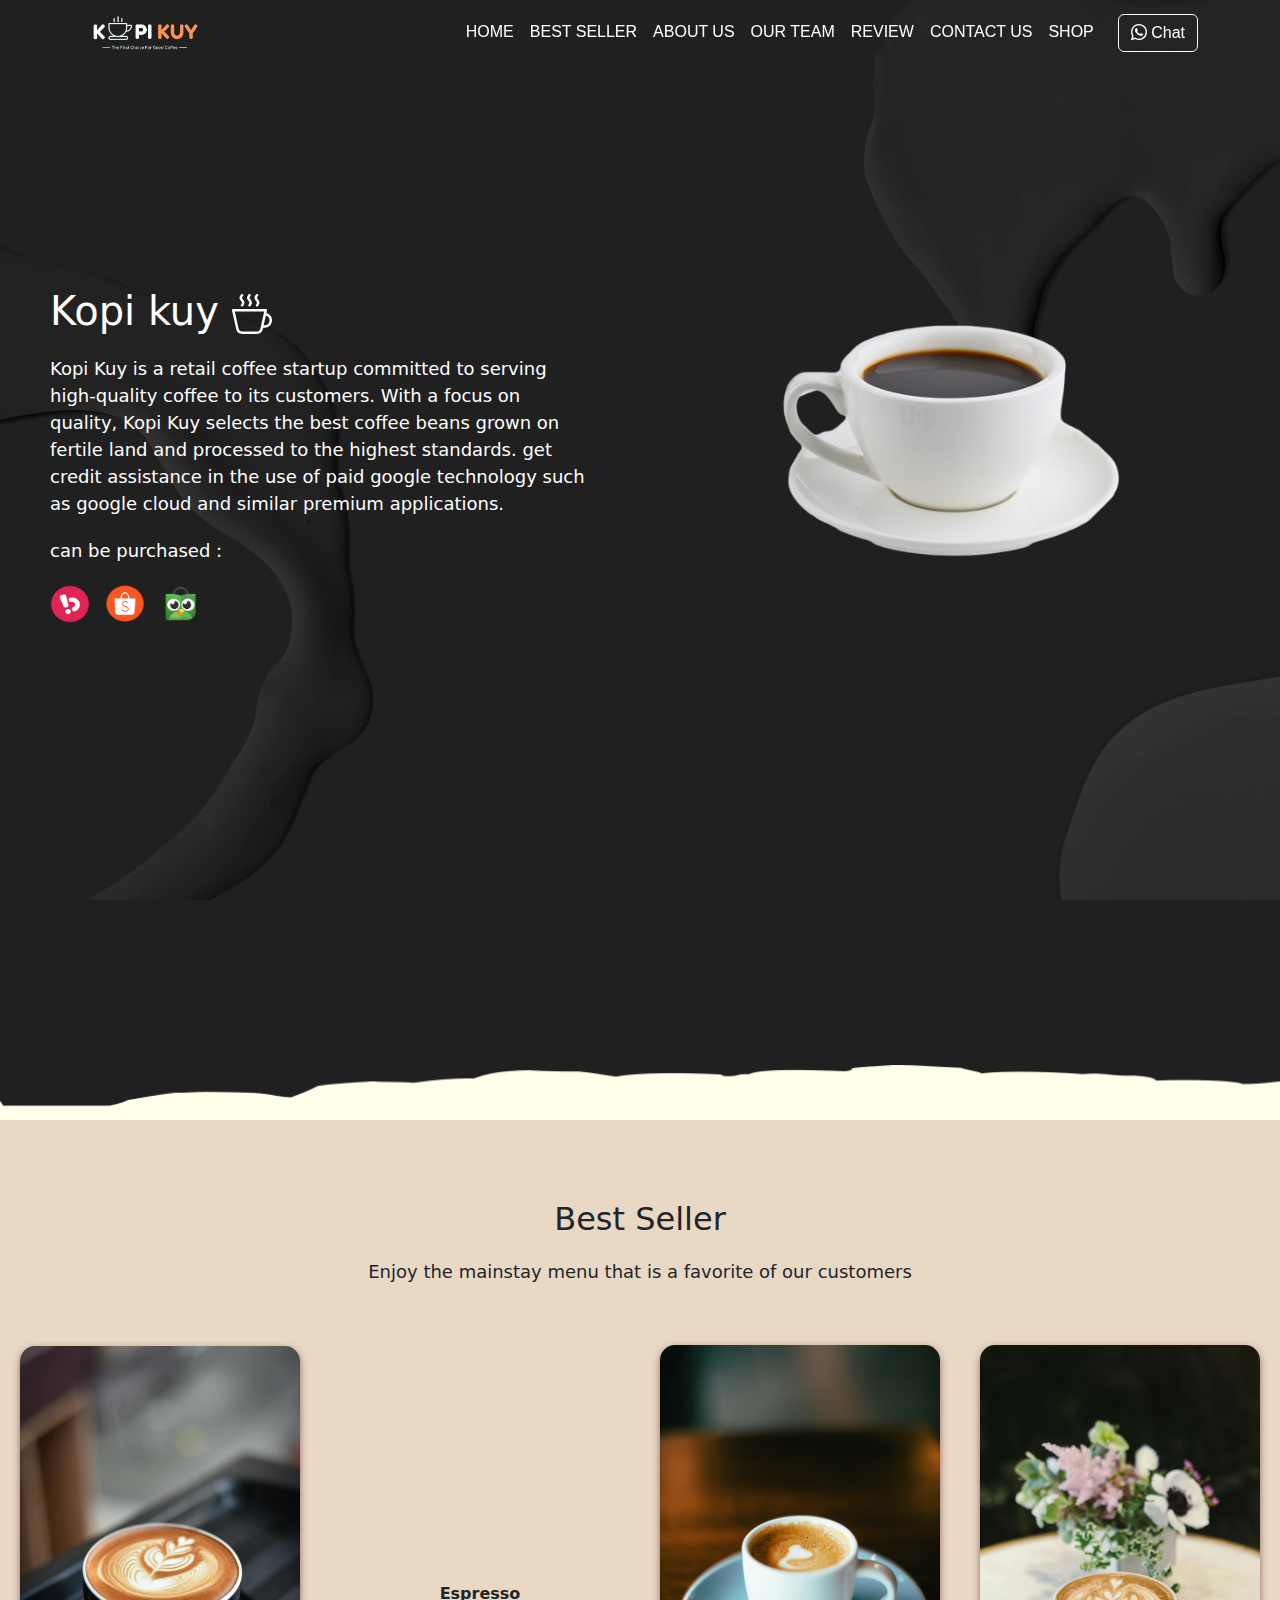
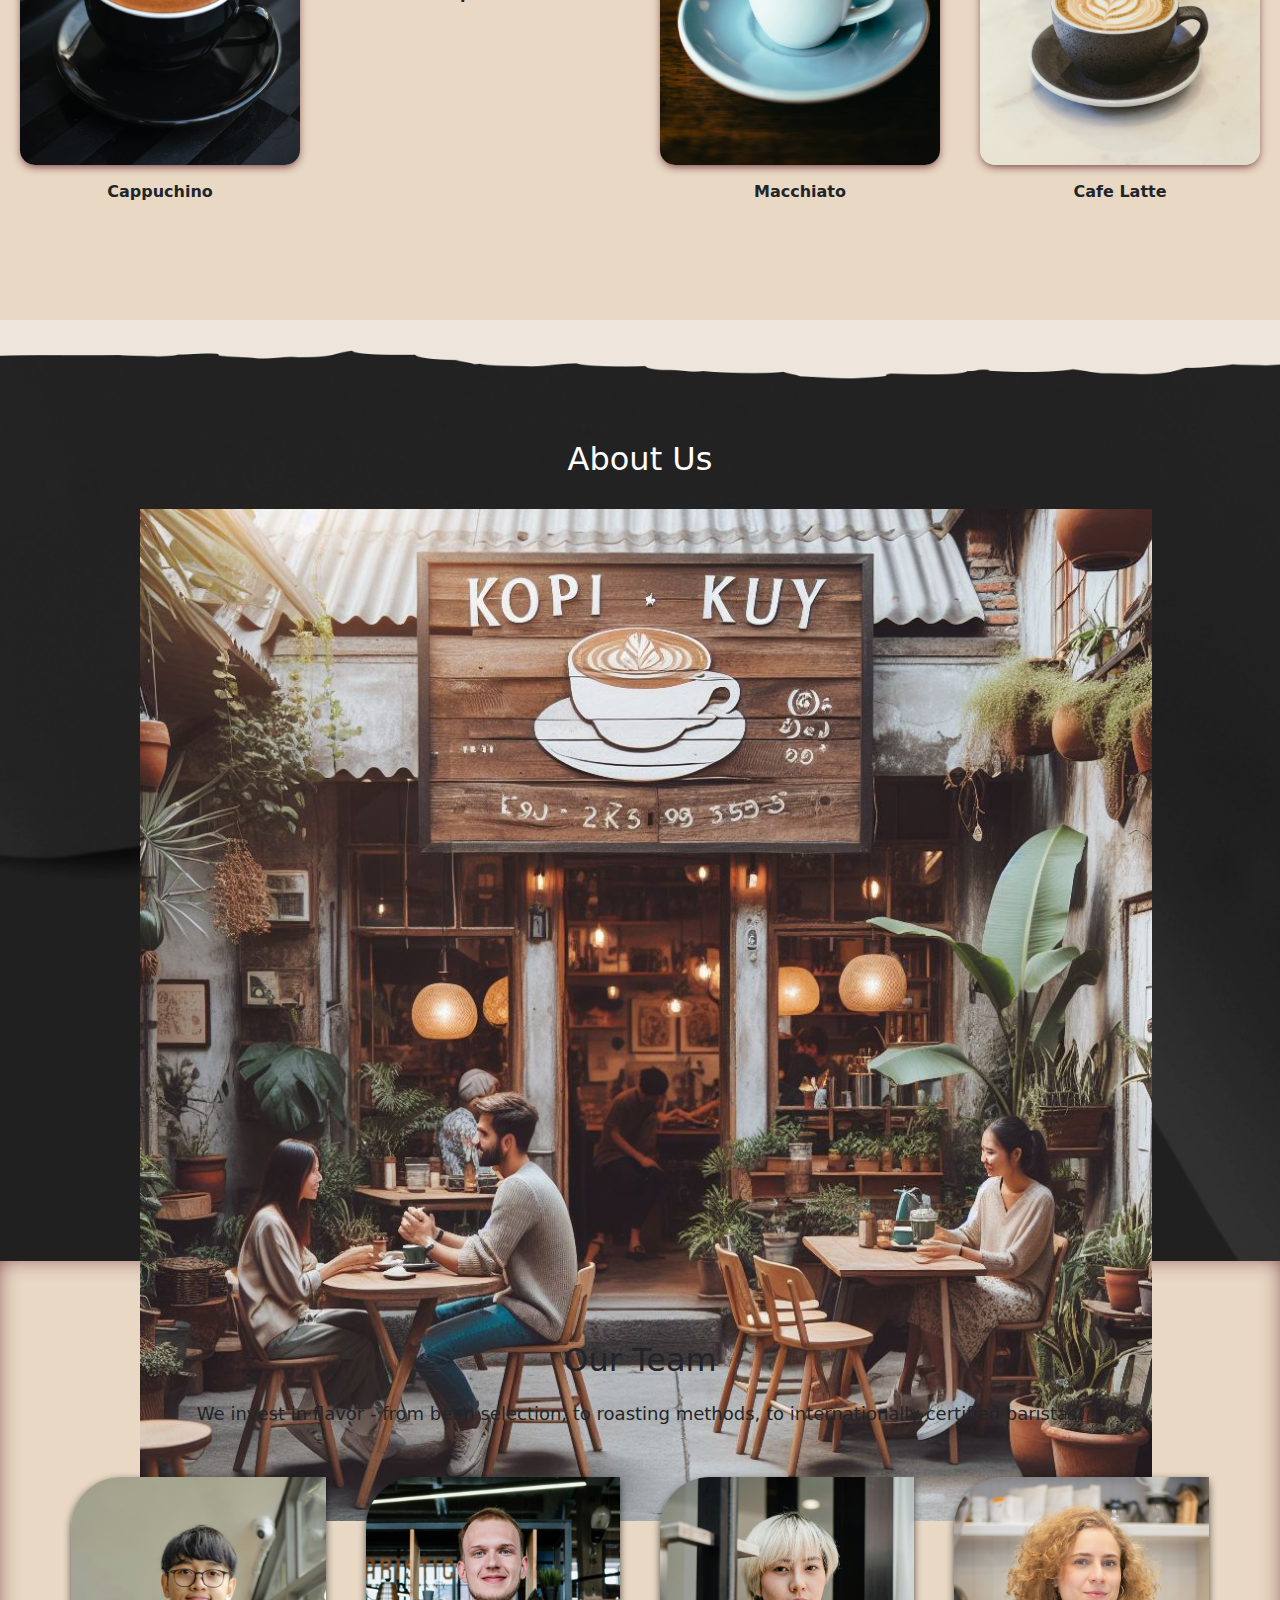
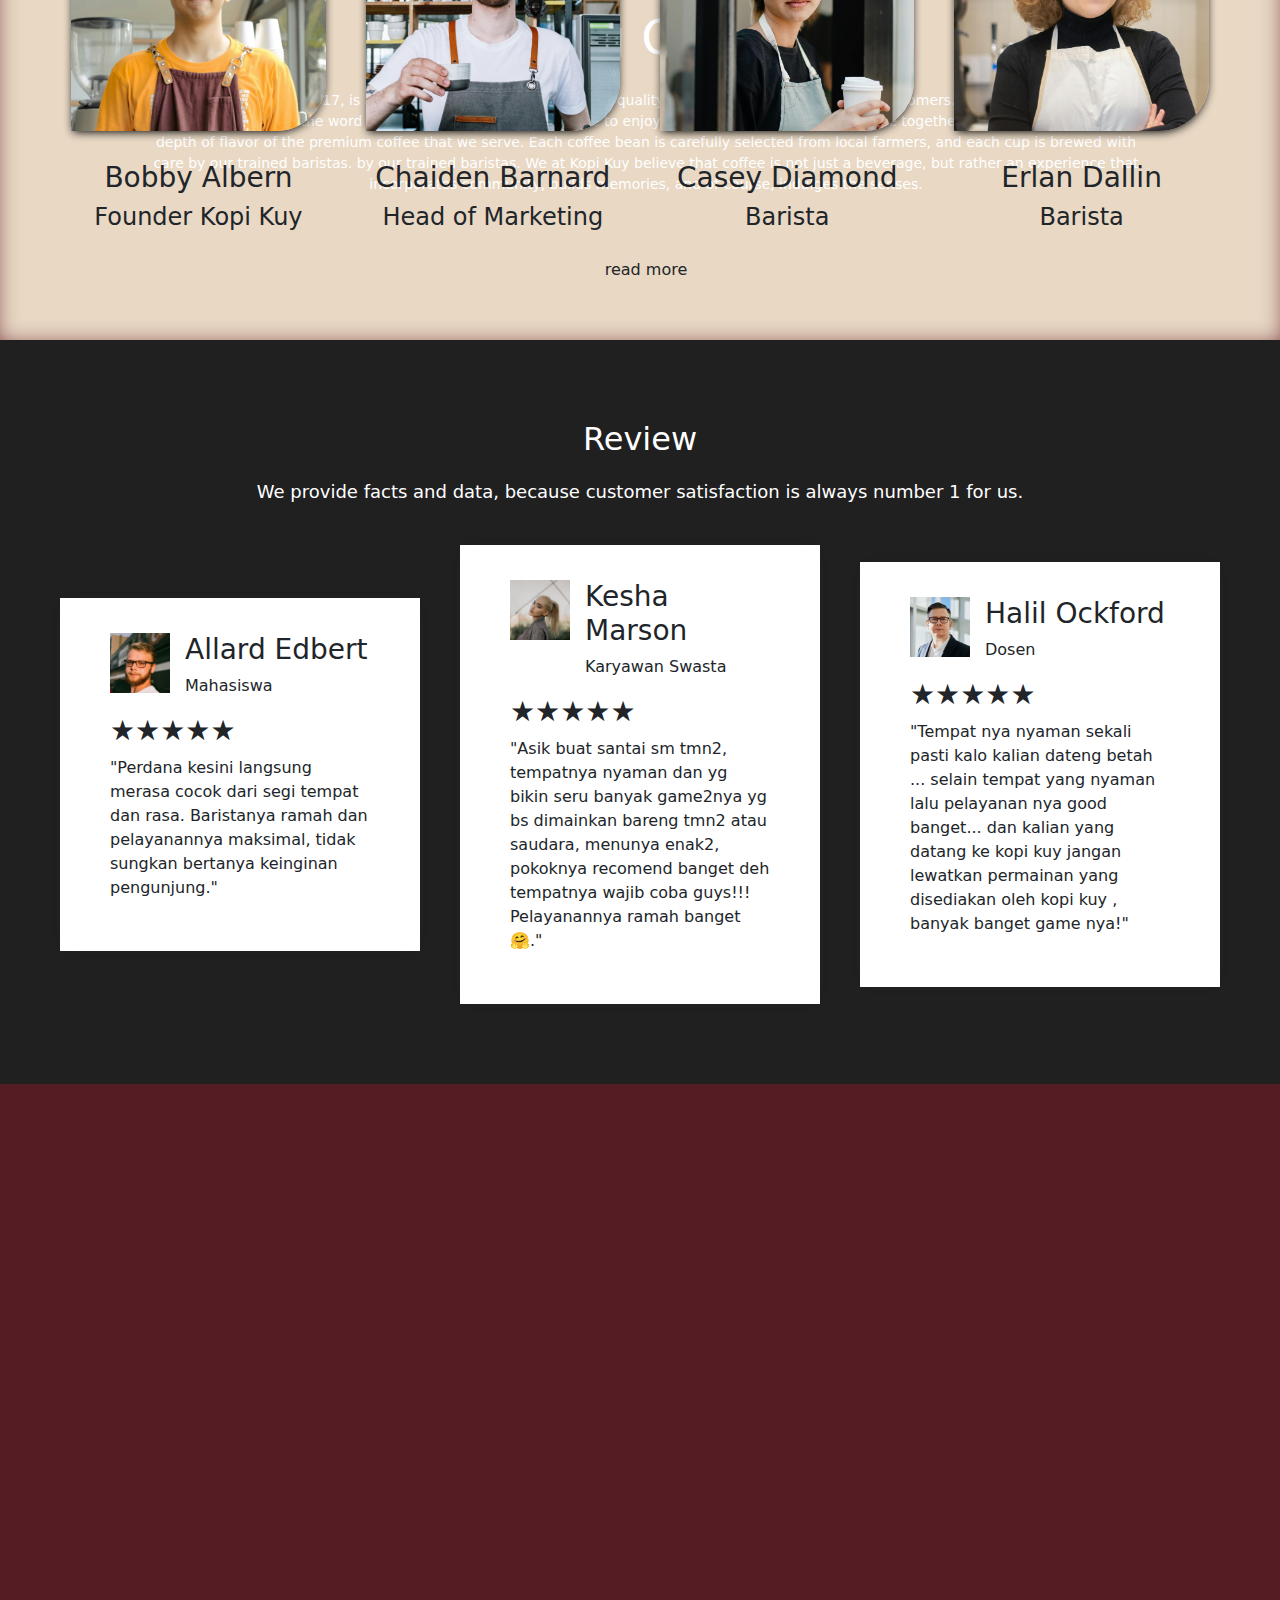
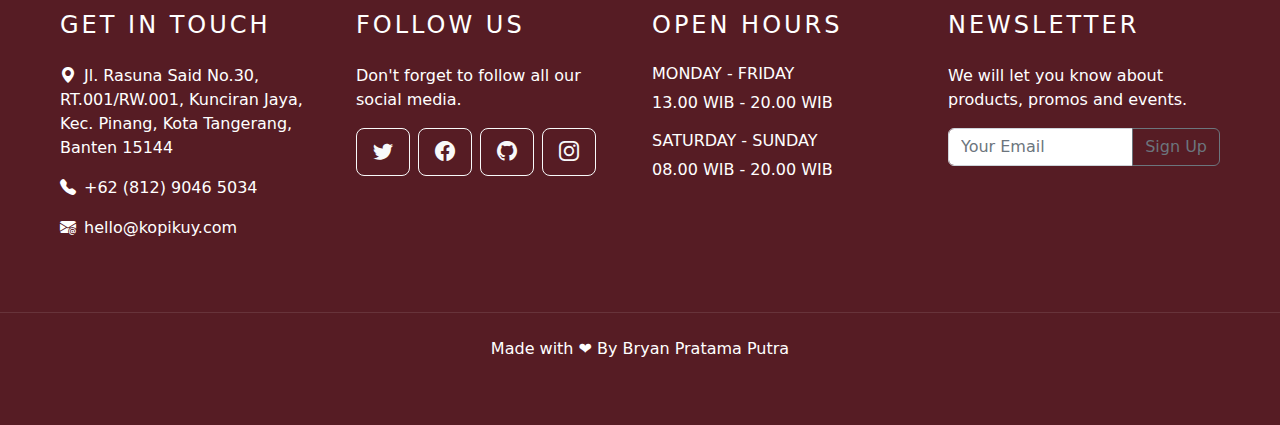
==== commit 3dc839ec: "update index.html" ====
--- a/index.html
+++ b/index.html
@@ -28,7 +28,7 @@
             <div class="collapse navbar-collapse" id="navbarNav11">
                 <ul class="navbar-nav ms-auto">
                     <li class="nav-item">
-                        <a class="nav-link" href="#home">Home</a>
+                        <a class="nav-link" href="index.html#home">Home</a>
                     </li>
                     <li class="nav-item active">
                         <a class="nav-link" href="index.html#best-seller">Best Seller</a>
@@ -57,133 +57,195 @@
 
     <!--Tulis kode header mulai di baris 28-->
 
-    <header>
-        <section class="hero" id="home">
-            <div class="kiri">
-                <h1>Kopi kuy <img src="images/icon/icon_kopi.svg" alt=""></h1>
-                <p>Kopi Kuy merupakan sebuah startup kopi retail yang ingin menyajikan 
-                    high quality Coffee untuk para pelanggannya.</p>
-                <p>dapat dibeli :</p>
+    <header class="parallax" id="home">
+
+        <section class=" hero  " id="hero">
+            <div class="kiri ">
+                <h1 class="text-white">Kopi kuy <img src="images/icon/download.svg" alt=""></h1>
+                <p class="text-white">Kopi Kuy is a retail coffee startup committed to serving high-quality 
+                    coffee to its customers. With a focus on quality, Kopi Kuy selects the best coffee beans
+                     grown on fertile land and processed to the highest standards. get credit assistance in 
+                     the use of paid google technology such as google cloud and similar premium applications.
+                      </p>
+                <p class="text-white">can be purchased :</p>
                 <div class="olshop">
-                    <img src="images/logo/logo_bukalapak.png" alt="">
-                    <img src="images/logo/logo_shopee.png" alt="">
-                    <img src="images/logo/logo_tokopedia.png" alt="">
+                    <img class="zoom1" src="images/logo/logo_bukalapak.png" alt="">
+                    <img class="zoom1" src="images/logo/logo_shopee.png" alt="">
+                    <img class="zoom1" src="images/logo/logo_tokopedia.png" alt="">
                 </div>
             </div>
             <div class="kanan">
-                <img src="images/header/header1.png" alt="">
-            </div>
+                <div class=" smoke" id="anima1">
+        
+                    <span style="--i:.5"></span>
+                    <span style="--i:.3"></span>
+                    <span style="--i:1.5"</span>
+                    <span style="--i:2.5"</span>
+                    <span style="--i:.1"></span>
+                    <span style="--i:.1"></span>
+                    <span style="--i:1.5"</span>
+                    <span style="--i:1"></span>
+                    </div>
+                <img src="images/custom/coffe.png" alt="">
+
+            </div>
+            
+         
+            
         </section>
         
     </header>
 
     <main>
-        <section class="best-seller" id="best-seller">
-            <h2>Menu Andalan Kami</h2>
-            <p>Nikmati menu andalan yang menjadi favorit customer Kami</p>
+        <section class="best-seller " id="best-seller">
+            <h2>Best Seller</h2>
+            <p>Enjoy the mainstay menu that is a favorite of our customers</p>
             <div class="produk">
-                <img src="images/produk/product_capuchino.jpg" alt="">
+                <img src="images/produk/Cappuchino.jpg" alt="">
                 <p>Cappuchino</p>
             </div>
             <div class="produk">
-                <img src="images/produk/product_espresso.jpg" alt="">
+                <img src="images/produk/Espresso.jpg" alt="">
                 <p>Espresso</p>
             </div>
             <div class="produk">
-                <img src="images/produk/product_kopi_susu.jpg" alt="">
-                <p>Kopi Susu</p>
+                <img src="images/produk/Macchiato.jpg" alt="">
+                <p>Macchiato</p>
             </div>
             <div class="produk">
-                <img src="images/produk/product_latte.jpg" alt="">
+                <img src="images/produk/Cafe Latte.jpg" alt="">
                 <p>Cafe Latte</p>
             </div>
         </section>
-        <section class="about-us" id="about-us">
-            <h2>Gak Ngopi Gak Kuy!</h2>
-            <p>tentang-about-us:
+        <section class="about-us parallax2" id="about-us">
+            <div class="about-des">
+                <h2>About Us</h2>
+
+                <div class="about" id="about">
+                    <div class="row">
+                        <div class="image">
+                            <img src="images/custom/kopikuy1.jpg" alt="">
+                        </div>
+            
+                        <div class="content">
+                            <h3 class="title">Unveiling Our Story!</h3>
+                            <p>Kopi Kuy, founded in 2017, is a startup dedicated 
+                                to serving high-quality coffee to its customers. to 
+                                its customers. By taking the name 'Kuy' which a variation
+                                 of the word 'yuk', we want to invite everyone to enjoy 
+                                 the beauty and depth of to come together to enjoy the beauty
+                                  and depth of flavor of the premium coffee that we serve. Each 
+                                  coffee bean is carefully selected from local farmers, and each
+                                   cup is brewed with care by our trained baristas. by our trained
+                                    baristas. We at Kopi Kuy believe that coffee is not just a beverage,
+                                     but rather an experience that incorporates community, builds memories,
+                                      and of course, indulges the senses.</p>
+                            <a href="#" class="btn">read more</a>
+                            <!-- <div class="content2">
+                                <h3>Our Strenghts</h3>
+                                <div class="icons-container">
+                                    <div class="icons">
+                                        <img src="image/about-icon-1.png" alt="">
+                                        <h3>Premium Coffee</h3>
+                                    </div>
+                                    <div class="icons">
+                                        <img src="image/about-icon-2.png" alt="">
+                                        <h3>Multi Channel Chains</h3>
+                                    </div>
+                                    <div class="icons">
+                                        <img src="image/about-icon-3.png" alt="">
+                                        <h3>Free Delivery</h3>
+                                    </div>
+                                </div>
+                            </div> -->
+                        </div>
+                    </div>
+                </div>
+                
+
+            <!-- <p>tentang-about-us:
                 Didirikan pada 2017, Kopi Kuy merupakan sebuah startup kopi retail 
                 yang ingin menyajikan kopi dengan kualitas tinggi untuk para pelanggannya. 
                 Nama Kuy yang diambil dari "yuk" yang merupakan harapan kami untuk mengajak semua 
                 yang terlibat dalam bisnis kami untuk bersama-sama menikmati sajian kopi yang berkualitas.
-            </p>
+            </p> -->
+            <!-- </div>
+            
             <img src="images/about-us/aset_kopi_jumbo.png" alt="">
-            <p>
-                penjelasan-about-us:
-    Kopi yang kami jual, hanya dari petani terpilih, dan berkualitas tinggi diproses 
-    secara sempurna dan diteruskan oleh para barista handal, yang penuh semangat 
-    dalam menyiapkan segelas kebahagiaan spesial untuk anda
-
-            </p>
+            <div class="about-des"> -->
+                <!-- <p>
+                    penjelasan-about-us:
+        Kopi yang kami jual, hanya dari petani terpilih, dan berkualitas tinggi diproses 
+        secara sempurna dan diteruskan oleh para barista handal, yang penuh semangat 
+        dalam menyiapkan segelas kebahagiaan spesial untuk anda
+    
+                </p> -->
+            </div>
         </section>
         <section class="our-team" id="our-team">
             <h2>Our Team</h2>
             <p>
-                Kami berinvestasi dalam rasa - mulai dari pemilihan biji, metode pemanggangan, 
-    hingga barista dengan sertifikat internasional.
+                We invest in flavor - from bean selection, to roasting methods, to internationally certified baristas.
             </p>
             <div class="team">
-                <img src="images/team/team1.jpg" alt="">
-                <h3>Riki Steven</h3>
+                <img  class="zoom" src="images/team/barista1.jpg" alt="">
+                <h3>Bobby Albern</h3>
                 <h4>Founder Kopi Kuy</h4>
-                <p>
-                    Lorem ipsum dolor sit amet consectetur adipisicing elit. Quisquam, quasi.
-                </p>
+               
             </div>
             <div class="team">
-                <img src="images/team/team2.jpg" alt="">
-                <h3>Andi Asraf</h3>
+                <img class="zoom" src="images/team/barista2.jpg" alt="">
+                <h3>Chaiden Barnard</h3>
                 <h4>Head of Marketing</h4>
-                <p>
-                    Lorem ipsum dolor sit amet consectetur adipisicing elit. Quisquam, quasi.
-                </p>
+                
             </div>
             <div class="team">
-                <img src="images/team/team3.jpg" alt="">
-                <h3>Angelina Felly</h3>
+                <img class="zoom" src="images/team/barista4.jpg" alt="">
+                <h3>Casey Diamond</h3>
                 <h4>Barista</h4>
-                <p>
-                    Lorem ipsum dolor sit amet consectetur adipisicing elit. Quisquam, quasi.
-                </p>
-            </div>
-            <div class="team">
-                <img src="images/team/team4.jpg" alt="">
-                <h3>Sarah Chou</h3>
+                
+            </div>
+            <div  class="team">
+                <img class="zoom" src="images/team/barista5.jpg" alt="">
+                <h3>Erlan Dallin</h3>
                 <h4>Barista</h4>
-                <p>
-                    Lorem ipsum dolor sit amet consectetur adipisicing elit. Quisquam, quasi.
-                </p>
-            </div>
-        </section>
-        <section class="review" id="review">
-            <h2>    Apa Kata Mereka</h2>
-            <p>Kami berikan fakta dan data, karena kepuasan konsumen selalu nomor 1 untuk kami. </p>
+                
+            </div>
+        </section>
+        <section class="review parallax3" id="review">
+            <h2>Review</h2>
+            <p class="text-white">We provide facts and data, because customer satisfaction is always number 1 for us. </p>
             <div class="testimoni">
-                <img src="images/customer/customer1.jpg" alt="">
+                <img src="images/customer/ulasan2.jpg" alt="">
                 <div class="profile">
-                    <h3>Benny Oktavian</h3>
+                    <h3>Allard Edbert</h3>
                     <p>Mahasiswa</p>
                 </div>
+                <h3>★★★★★</h3>
+
                 <p>"Perdana kesini langsung merasa cocok dari segi tempat dan rasa. 
                     Baristanya ramah dan pelayanannya maksimal, tidak sungkan bertanya keinginan pengunjung."</p>
             </div>
             <div class="testimoni">
-                <img src="images/customer/customer2.jpg" alt="">
+                <img src="images/customer/ulasan4.jpg" alt="">
                 <div class="profile">
-                    <h3>Rena Oktaviana</h3>
+                    <h3>Kesha Marson</h3>
                     <p>Karyawan Swasta</p>
                 </div>
+                <h3>★★★★★</h3>
                 
                 <p>"Asik buat santai sm tmn2, tempatnya nyaman dan yg bikin seru banyak game2nya 
                     yg bs dimainkan bareng tmn2 atau saudara, menunya enak2, pokoknya recomend 
                     banget deh tempatnya wajib coba guys!!! Pelayanannya ramah banget 🤗." </p>
             </div>
             <div class="testimoni">
-                <img src="images/customer/customer3.jpg" alt="">
+                <img src="images/customer/ulasan3.jpg" alt="">
                 <div class="profile">
-                    <h3>Bagas Renaldo</h3>
+                    <h3>Halil Ockford</h3>
                     <p>Dosen</p>
                 </div>
                 
+                <h3>★★★★★</h3>
                 <p>"Tempat nya nyaman sekali pasti kalo kalian dateng betah ... 
                     selain tempat yang nyaman lalu pelayanan nya good banget... 
                     dan kalian yang datang ke kopi kuy jangan lewatkan permainan yang disediakan 
@@ -195,52 +257,62 @@
             741866032694!2d106.668581!3d-6.214715!3m2!1i1024!2i768!4f13.
             1!3m3!1m2!1s0x2e69f9912c7f297b%3A0xe5a3a671dae861ab!2sKopi%20kuy
             !5e0!3m2!1sid!2sid!4v1680617229460!5m2!1sid!2sid" frameborder="0"></iframe>
-            <div class="kontak">
-                <!-- <img src="images/icon/icon_phone.png" alt=""> -->
-                <svg xmlns="http://www.w3.org/2000/svg" width="100" height="100" viewBox="0 0 24 24"><path d="M12 0c-6.627 0-12 5.373-12 12s5.373 12 12 12 12-5.373 12-12-5.373-12-12-12zm3.445 17.827c-3.684 1.684-9.401-9.43-5.8-11.308l1.053-.519 1.746 3.409-1.042.513c-1.095.587 1.185 5.04 2.305 4.497l1.032-.505 1.76 3.397-1.054.516z"/></svg>
-                <p>Telp: +62 (812) 9046 5034</p>
-            </div>
-            <div class="kontak">
-                <!-- <img src="images/icon/icon_mail.png" alt=""> -->
-                <svg xmlns="http://www.w3.org/2000/svg" width="100" height="100" viewBox="0 0 24 24"><path d="M12 .02c-6.627 0-12 5.373-12 12s5.373 12 12 12 12-5.373 12-12-5.373-12-12-12zm6.99 6.98l-6.99 5.666-6.991-5.666h13.981zm.01 10h-14v-8.505l7 5.673 7-5.672v8.504z"/></svg>
-                <p>Email: hello@kopikuy.com</p>
-            </div>
-            <div class="kontak">
-                <!-- <img src="images/icon/icon_instagram.png" alt=""> -->
-                <svg xmlns="http://www.w3.org/2000/svg" width="100" height="100" viewBox="0 0 24 24"><path d="M14.829 6.302c-.738-.034-.96-.04-2.829-.04s-2.09.007-2.828.04c-1.899.087-2.783.986-2.87 2.87-.033.738-.041.959-.041 2.828s.008 2.09.041 2.829c.087 1.879.967 2.783 2.87 2.87.737.033.959.041 2.828.041 1.87 0 2.091-.007 2.829-.041 1.899-.086 2.782-.988 2.87-2.87.033-.738.04-.96.04-2.829s-.007-2.09-.04-2.828c-.088-1.883-.973-2.783-2.87-2.87zm-2.829 9.293c-1.985 0-3.595-1.609-3.595-3.595 0-1.985 1.61-3.594 3.595-3.594s3.595 1.609 3.595 3.594c0 1.985-1.61 3.595-3.595 3.595zm3.737-6.491c-.464 0-.84-.376-.84-.84 0-.464.376-.84.84-.84.464 0 .84.376.84.84 0 .463-.376.84-.84.84zm-1.404 2.896c0 1.289-1.045 2.333-2.333 2.333s-2.333-1.044-2.333-2.333c0-1.289 1.045-2.333 2.333-2.333s2.333 1.044 2.333 2.333zm-2.333-12c-6.627 0-12 5.373-12 12s5.373 12 12 12 12-5.373 12-12-5.373-12-12-12zm6.958 14.886c-.115 2.545-1.532 3.955-4.071 4.072-.747.034-.986.042-2.887.042s-2.139-.008-2.886-.042c-2.544-.117-3.955-1.529-4.072-4.072-.034-.746-.042-.985-.042-2.886 0-1.901.008-2.139.042-2.886.117-2.544 1.529-3.955 4.072-4.071.747-.035.985-.043 2.886-.043s2.14.008 2.887.043c2.545.117 3.957 1.532 4.071 4.071.034.747.042.985.042 2.886 0 1.901-.008 2.14-.042 2.886z"/></svg>
-                <p>Instagram: @kopi.kuy</p>
-            </div>
-            <div class="kontak">
-                <!-- <img src="images/icon/icon_instagram.png" alt=""> -->
-                <svg xmlns="http://www.w3.org/2000/svg" width="100" height="100" viewBox="0 0 24 24"><path d="M12 0c-6.627 0-12 5.373-12 12s5.373 12 12 12 12-5.373 12-12-5.373-12-12-12zm6.066 9.645c.183 4.04-2.83 8.544-8.164 8.544-1.622 0-3.131-.476-4.402-1.291 1.524.18 3.045-.244 4.252-1.189-1.256-.023-2.317-.854-2.684-1.995.451.086.895.061 1.298-.049-1.381-.278-2.335-1.522-2.304-2.853.388.215.83.344 1.301.359-1.279-.855-1.641-2.544-.889-3.835 1.416 1.738 3.533 2.881 5.92 3.001-.419-1.796.944-3.527 2.799-3.527.825 0 1.572.349 2.096.907.654-.128 1.27-.368 1.824-.697-.215.671-.67 1.233-1.263 1.589.581-.07 1.135-.224 1.649-.453-.384.578-.87 1.084-1.433 1.489z"/></svg>
-                <p>Twitter: @kopi.kuy</p>
-            </div>
         </section>
     </main>
     <footer class="riki-block footer-small py-4 --color-primary">
-        <div class="container">
-          <div class="row align-items-center">
-            <div class="col-12 col-md-8">
-              <ul class="nav justify-content-center justify-content-md-start">
-                <li class="nav-item">
-                  <a class="nav-link active" href="index.html#best-seller">Best seller</a>
-                </li>
-                <li class="nav-item">
-                  <a class="nav-link" href="index.html#our-team">Our Team</a>
-                </li>
-                <li class="nav-item">
-                  <a class="nav-link" href="index.html#review">Review</a>
-                </li>
-                <li class="nav-item">
-                  <a class="nav-link" href="index.html#contact-us">Contact Us</a>
-                </li>
-              </ul>
-            </div>
-    
-            <div class="col-12 col-md-4 mt-4 mt-md-0 text-center text-md-right">
-                © 2024 Kopi Kuy. All Rights Reserved
-            </div>
-          </div>
+        
+      
+        <div class="container-fluid footer text-white mt-5 pt-5 px-0 position-relative overlay-top">
+            <div class="row mx-0 pt-5 px-sm-3 px-lg-5 mt-4">
+                <div class="col-lg-3 col-md-6 mb-5">
+                    <h4 class="text-white text-uppercase mb-4" style="letter-spacing: 3px;">Get In Touch</h4>
+                    <p><i class="bi bi-geo-alt-fill me-2"></i>Jl. Rasuna Said No.30, RT.001/RW.001, Kunciran Jaya, Kec. Pinang, Kota Tangerang, Banten 15144</p>
+                    <p><i class="bi bi-telephone-fill me-2"></i>+62 (812) 9046 5034</p>
+                    <p class="m-0"><i class="bi bi-envelope-at-fill me-2"></i>hello@kopikuy.com</p>
+                </div>
+                <div class="col-lg-3 col-md-6 mb-5">
+                    <h4 class="text-white text-uppercase mb-4" style="letter-spacing: 3px;">Follow Us</h4>
+                    <p>Don't forget to follow all our social media.</p>
+                    <div class="d-flex justify-content-start">
+                        <a class="btn btn-lg btn-outline-light btn-lg-square me-2" href="https://twitter.com/bryankunn"><i
+                                class="bi bi-twitter"></i></a>
+                        <a class="btn btn-lg btn-outline-light btn-lg-square me-2" href="https://web.facebook.com/bryanpratamaputra/"><i
+                                class="bi bi-facebook"></i></a>
+                        <a class="btn btn-lg btn-outline-light btn-lg-square me-2" href="https://github.com/bryanpratama"><i
+                                class="bi bi-github"></i></a>
+                        <a class="btn btn-lg btn-outline-light btn-lg-square" href="https://www.instagram.com/bryanpputraa/?hl=id"><i
+                                class="bi bi-instagram"></i></a>
+                    </div>
+                </div>
+                <div class="col-lg-3 col-md-6 mb-5">
+                    <h4 class="text-white text-uppercase mb-4" style="letter-spacing: 3px;">Open Hours</h4>
+                    <div>
+                        <h6 class="text-white text-uppercase">Monday - Friday</h6>
+                        <p>13.00 WIB - 20.00 WIB</p>
+                        <h6 class="text-white text-uppercase">Saturday - Sunday</h6>
+                        <p>08.00 WIB - 20.00 WIB</p>
+                    </div>
+                </div>
+                <div class="col-lg-3 col-md-6 mb-5">
+                    <h4 class="text-white text-uppercase mb-4" style="letter-spacing: 3px;">Newsletter</h4>
+                    <p>We will let you know about products, promos and events. </p>
+                    <div class="w-100">
+                        <div class="input-group mb-3">
+                            <input type="text" class="form-control" placeholder="Your Email" aria-label="Your Email"
+                                aria-describedby="button-addon2">
+                            <button class="btn btn-outline-secondary" type="button" id="button-addon2">Sign Up</button>
+                        </div>
+                    </div>
+                </div>
+            </div>
+            <div class="container-fluid text-center text-white border-top mt-4 py-4 px-sm-3 px-md-5"
+                style="border-color: rgba(256, 256, 256, .1) !important;">
+                <!-- <p class="mb-2 text-white"> &copy; <a class="font-weight-bold"
+                        href="https://github.com/bryanpratama">Bryan Pratama Putra</a></a></p> -->
+                <!-- <p class="m-0 text-white">Designed by <a class="font-weight-bold"
+                        href="https://www.figma.com/file/cnz7H1Qk1cCEsVp3D9D6kK/Kopi-Kuy?type=design&node-id=0%3A1&mode=design&t=Fgil5GCbLOdC575w-1">Bryan Pratama Putra</a></p> -->
+                        <p class="love">Made with <i class="icon ion-heart"></i> ❤ By Bryan Pratama Putra</p>         
+            </div>
         </div>
       </footer>
         
@@ -248,4 +320,18 @@
 
 </body>
 
+<script>
+
+    const navEl = document.querySelector('.navbar');
+
+    window.addEventListener('scroll', () => {
+        if (window.scrollY >= 56) {
+            navEl.classList.add('navbar-scrolled');
+        } else if (window.scrollY < 56) {
+            navEl.classList.remove('navbar-scrolled');
+        }
+    })
+
+</script>
+
 </html>--- a/css/style.css
+++ b/css/style.css
@@ -9,6 +9,9 @@
 html {
    /* scroll-behavior: smooth agar scroll ketika klik pada navigasi menjadi halus */
    scroll-behavior: smooth;
+ 
+
+
 }
 
 /* 
@@ -21,7 +24,247 @@
    --color-secondary: #6D2932;
    --color-tertiary: #C7B7A3;
    --color-background: #E8D8C4;
-}
+
+   --border-radius: 95% 4% 97% 5% / 4% 94% 3% 95%;
+    --border-radius-hover: 4% 95% 6% 95% / 95% 4% 92% 5%;
+    --border: .2rem solid var(--main-color);
+    --border-hover: .2rem dashed var(--main-color);
+}
+.container-custom {
+   width  : 100%;
+   padding: 0 2rem;
+   margin : 0 auto;
+}
+
+.hero {
+   position: relative;
+   height  : 100vh;
+   overflow: hidden;
+   /* padding-top: -30%; */
+   /* display: grid; */
+   /* display: flex; */
+
+}
+
+.hero-bg-home {
+   position  : absolute;
+   top       : 50%;
+   left      : 50%;
+   min-width : 100%;
+   min-height: 100%;
+   width     : auto;
+   height    : auto;
+   transform : translateX(-50%) translateY(-50%);
+}
+
+header {
+   /* height: 60px; */
+   background-image: url(../images/custom/bg1.jpg) ;
+   background-size: cover;
+   /* top: unset; */
+    /* height: -100px; */
+   /* bottom: -60px; */
+}
+#steam1 img {
+   position:relative;
+   top:200px;
+   left:-6px;
+   }
+   
+   #anima1 {
+   display: flex;
+   justify-content: center;
+   width:280px;
+   position:absolute;
+   }
+
+   .smoke {
+      padding: 80px;
+      margin-left: 280px;
+     
+   }
+   
+   #anima1 span {
+   position:relative;
+   bottom:-120px;
+   margin: 0 2px 50px;
+   min-width:8px;
+   height:120px;
+   background:white;
+   border-radius:50%;
+   animation: animate 4s linear infinite;
+   opacity: 0;
+   filter: blur(8px);
+   animation-delay: calc(var(--i) * 2s);
+   }
+   
+   @keyframes animate {
+   0% {
+   transform: translateY(0) scaleX(1);
+   opacity: 0;
+   }
+   15% {
+   opacity: 1;
+   }
+   50% {
+   transform: translateY(-75px) scaleX(5);
+   }
+   95% {
+   opacity: 0;
+   }
+   100% {
+   transform: translateY(-150px) scaleX(10);
+   }
+   }
+
+   section.hero::before,
+header::after {
+   position: absolute;
+   content: "";
+   width: 100%;
+   height: 76px;
+
+   /* background-image untuk menambahkan gambar sebagai background */
+   /* background-image: url(../images/background/garis-atas.png); */
+
+   /*background-size agar gambar latar menyesuaikan tinggi / lebar elemen */
+   background-size: cover;
+
+   top: -60px;
+   left: 0;
+}
+
+header::after {
+   filter: grayscale(0%) brightness(70%) contrast(400%);
+   /* mix-blend-mode: multiply; */
+
+   background-image: url(../images/background/garis-atas.png);
+   top: unset;
+   bottom: -240px;
+}
+
+header {
+   /* height: 80px; */
+   /* margin-bottom: 90px; */
+   /* padding-bottom: 90px; */
+}
+
+main {
+   margin-top: 0;
+}
+
+
+
+.about-des {
+   color: white;
+   max-width: 80%;
+}
+
+
+.about .row {
+   display: flex;
+   align-items: center;
+   flex-wrap: wrap;
+   gap: 1.5rem;
+   margin-left: auto;
+}
+
+.about .row .image {
+   flex: 1 1 40rem;
+}
+
+.about .row .image img {
+   width: 100%;
+   animation: aboutImage 4s linear infinite;
+}
+
+@keyframes aboutImage {
+
+   0%,
+   100% {
+       transform: scale(.8);
+       border-radius: var(--border-radius-hover);
+   }
+
+   50% {
+       transform: scale(.8);
+       border-radius: var(--border-radius);
+   }
+}
+
+.about .row .content {
+   flex: 1 1 42rem;
+}
+
+.about .row .content .title {
+   color: var(--main-color);
+   font-size: 3rem;
+   padding-top: 4rem;
+}
+
+.about .row .content h3 {
+   color: var(--main-color);
+   font-size: 20px;
+   padding-top: 4rem;
+}
+
+.about .row .content p {
+   color: var(--main-color);
+   font-size: 14px;
+   padding: 1rem 0;
+}
+
+
+.about .row .content .icons-container {
+   display: flex;
+   flex-wrap: wrap;
+   gap: 3rem;
+   padding-top: 2rem;
+}
+
+.about .row .content .icons-container .icons {
+   flex: 1 1 12rem;
+   padding: 1rem;
+   text-align: center;
+   border: var(--border);
+   border-radius: var(--border-radius);
+}
+
+.about .row .content .icons-container .icons img {
+   height: 4rem;
+}
+
+.about .row .content .icons-container .icons h3 {
+   font-size: 1.3rem;
+   padding-top: 1rem;
+   color: var(--main-color);
+}
+
+.zoom {
+   /* padding: 50px; */
+   /* background-color: green; */
+   transition: transform 2s; /* Animation */
+   /* width: 200px;
+   height: 200px; */
+   margin: 0 auto;
+ }
+ 
+ .zoom:hover {
+   transform: scale(1.1); /* (150% zoom - Note: if the zoom is too large, it will go outside of the viewport) */
+ }
+
+ .zoom1 {
+   /* padding: 50px; */
+   /* background-color: green; */
+   transition: transform 1s; /* Animation */
+   /* width: 200px;
+   height: 200px; */
+   margin: 0 auto;
+ }
+ 
+ .zoom1:hover {
+   transform: scale(2); /* (150% zoom - Note: if the zoom is too large, it will go outside of the viewport) */
+ }
 
 nav,
 header,
@@ -142,10 +385,10 @@
    untuk pengguna vscode silahkan arahkan mouse ke kotak warna di bawah
    untuk mengganti warna sesuai keinginan
    */
-   background-color: var(--color-primary);
+   /* background-color: var(--color-primary); */
 
    /* box-shadow membuat efek bayangan */
-   box-shadow: 0 3px 7px -2px var(--color-secondary);
+   /* box-shadow: 0 3px 7px -2px var(--color-secondary); */
 
    /* width mengatur lebar elemen. 100% agar lebarnya full dari kiri sampai kanan layar */
    width: 100%;
@@ -181,8 +424,22 @@
    margin-right: 15px;
 }
 
+.navbar {
+    transition : all 0.5s;
+    font-family: 'Roboto', sans-serif;
+}
+
 .navbar a {
-   color: white;
+    color: white;
+}
+
+.navbar a:hover {
+    color: chocolate;
+}
+
+.navbar-scrolled {
+    background-color: var(--color-primary);
+    box-shadow      : 0 3px 10px var(--color-primary);
 }
 
 nav a {
@@ -191,14 +448,6 @@
    padding-right: 8px;
 }
 
-.navbar a:hover {
-   color: chocolate;
-}
-
-.navbar-scrolled {
-   background-color: black;
-   box-shadow      : 0 3px 10px rgba(0, 0, 0, 0.15);
-}
 
 a.shop {
    margin-right: 100px;
@@ -238,7 +487,12 @@
    padding-bottom: 80px;
 
    /* margin mengatur jarak ke luar */
-   margin-bottom: 80px;
+   margin-bottom: 40px;
+   
+}
+
+header {
+   height: 120vh;
 }
 
 /* penulisan CSS dapat digabung dengan beberapa elemen */
@@ -247,6 +501,7 @@
    /* width mengatur lebar elemen. 50% artinya setengah ukuran elemen pembungkus */
    width: 50%;
    padding: 50px;
+   margin-top: -150px;
 }
 
 header h1 {
@@ -270,6 +525,7 @@
 
 section.best-seller {
    position: relative;
+   /* height: 100vh; */
 
    /* background-color mengatur warna latar belakang elemen */
    background-color: var(--color-background);
@@ -291,7 +547,7 @@
    height: 76px;
 
    /* background-image untuk menambahkan gambar sebagai background */
-   background-image: url(../images/background/garis-atas.png);
+   /* background-image: url(../images/background/garis-atas.png); */
 
    /*background-size agar gambar latar menyesuaikan tinggi / lebar elemen */
    background-size: cover;
@@ -370,17 +626,23 @@
 
 section.about-us {
    /* max-width: 80%; mengatur lebar maksimal elemen tidak boleh melebihi 80% layar */
-   max-width: 80%;
+   /* max-width: 80%; */
 
    /* margin-left dan margin-right auto akan membuat posisi elemen berada di tengah */
    margin-left: auto;
    margin-right: auto;
+   margin-bottom: 1px;
    text-align: center;
+
+   background-image: url(../images/custom/bg4.jpg) ;
+   background-size: cover;
+   height: 100vh;
 }
 
 section.about-us h2 {
    margin-bottom: 30px;
    width: 100%;
+   color: white;
 }
 
 section.about-us img {
@@ -400,10 +662,14 @@
 
 section.about-us p:nth-child(2) {
    margin-bottom: 40px;
+   color: white;
+
 }
 
 section.about-us p:nth-child(4) {
    margin-top: 40px;
+   color: white;
+
 }
 
 
@@ -413,6 +679,9 @@
    background-color: var(--color-background);
    box-shadow: inset 0px 0px 23px -6px var(--color-secondary);
    text-align: center;
+   /* padding-bottom: px; */
+   margin-bottom: 0px;
+
 }
 
 section.our-team h2 {
@@ -431,7 +700,8 @@
 }
 
 div.team {
-   width: 25%;
+   width: 23%;
+   /* max-width: 23%; */
    padding: 20px;
 }
 
@@ -441,7 +711,20 @@
    object-fit: cover;
    box-shadow: 0 3px 10px -2px #000;
    border-radius: 50px 0px 50px 0px;
-   margin-bottom: 10px;
+   margin-bottom: 30px;
+}
+
+div.team img:hover {
+   width: 100%;
+   aspect-ratio: 1/1;
+   object-fit: cover;
+   box-shadow: 0 3px 10px -2px #000;
+   transition: all 0.5s ease-in-out;
+   /* transform: scale(0.9); */
+   /* margin-bottom: 10px; */
+
+   border-radius: 0px 50px 0px 50px;
+   /* margin-bottom: 20px; */
 }
 
 
@@ -449,19 +732,24 @@
 
 section.review {
    background-image: url(../images/background/bg-review.svg);
+   background-image: url(../images/custom/bg3.jpg);
    /* 
       background-size: contain;
       membuat gambar latar belakang tidak terpotong
    */
    background-size: contain;
+   background-size: cover;
+   
 
    /* 
       background-repeat: no-repeat;
       membuat gambar latar belakang tidak diulang (duplikat)
    */
    background-repeat: no-repeat;
+   
    padding-left: 40px;
    padding-right: 40px;
+   margin-bottom: 0px;
    justify-content: space-around;
    /* align-items: stretch; membuat tinggi elemen di dalam .review .baris seragam */
    text-align: center;
@@ -470,6 +758,7 @@
 section.review h2 {
    margin-bottom: 20px;
    width: 100%;
+   color: white;
 }
 
 section.review>p {
@@ -497,7 +786,7 @@
 div.profile {
    text-align: left;
    display: block;
-   margin-bottom: 30px;
+   margin-bottom: 0px;
    width: calc(100% - 75px);
 }
 
@@ -513,6 +802,7 @@
 
 *[data-from="tmp"]>* {
    position: relative;
+   
 }
 
 *[data-from="tmp"]>*:nth-child(1):before {
@@ -523,11 +813,20 @@
    font-size: 13px;
    z-index: 10;
    text-decoration: line-through;
+   
 }
 
 /* CONTACT US */
 section.contact-us {
-   margin-bottom: 20px;
+   margin-bottom: 0px;
+   /* background-image: url(../images/custom/bg1.jpg) ;
+   background-size: cover; */
+   background-color: var(--color-primary);
+   margin-bottom: 0px;
+   padding-top: 35px;
+   padding-bottom: 0px;
+
+   
 }
 
 section.contact-us iframe {
@@ -546,6 +845,9 @@
 }
 
 
+
+
+
 /* FOOTER */
 
 footer {
@@ -553,8 +855,9 @@
    padding-top: 15px;
    padding-bottom: 15px;
    color: #fff;
-   padding-right: 40px;
-   padding-left: 40px;
+   /* padding-right: 40px;
+   padding-left: 40px; */
+   /* height: 94vh; */
 }
 
 footer div.navigasi {
--- a/css/produk.css
+++ b/css/produk.css
@@ -15,7 +15,52 @@
 
 body {
     font-family: 'Poppins';
+    background-image: url(../images/custom/bg1.jpg) ;
+   background-size: cover;
 }
+
+
+.parallax {
+    /* The image used */
+    background-image: url(../images/custom/bg1.jpg);
+  
+    /* Set a specific height */
+    min-height: 500px;
+  
+    /* Create the parallax scrolling effect */
+    background-attachment: fixed;
+    background-position: center;
+    background-repeat: no-repeat;
+    background-size: cover;
+  }
+
+  .parallax2 {
+    /* The image used */
+    background-image: url(../images/custom/bg2.jpg);
+  
+    /* Set a specific height */
+    min-height: 500px;
+  
+    /* Create the parallax scrolling effect */
+    background-attachment: fixed;
+    background-position: center;
+    background-repeat: no-repeat;
+    background-size: cover;
+  }
+  .parallax3 {
+    /* The image used */
+    background-image: url(../images/custom/bg3.jpg);
+  
+    /* Set a specific height */
+    min-height: 500px;
+  
+    /* Create the parallax scrolling effect */
+    background-attachment: fixed;
+    background-position: center;
+    background-repeat: no-repeat;
+    background-size: cover;
+  }
+
 
 footer a.nav-link {
     color: #fff;
@@ -23,7 +68,7 @@
 
 footer {
     color: #fff;
-    padding: 10px 30px;
+    /* padding: 10px 30px; */
 }
 
 section.produk {
@@ -46,3 +91,55 @@
 
 /* Tambahan css produk tulis setelah kode ini */
 
+.nav-item {
+    color: #666;
+    display: inline-block;
+    margin: 0;
+    text-transform: uppercase;
+}
+
+.nav-item:after {
+    display: block;
+    content: '';
+    border-bottom: solid 3px white;
+    transform: scaleX(0);
+    transition: transform 250ms ease-in-out;
+}
+
+.nav-item:hover:after {
+    transform: scaleX(1);
+}
+
+.bg-filter {
+    background-color: lightgray;
+    padding-top: 5px;
+    padding-bottom: 5px;
+
+}
+
+
+
+.btn-darkcyan:hover {
+    background-color: rgb(1, 77, 77);
+}
+
+.card {
+    border: 1px dark solid;
+}
+
+.produk .card-title {
+    height: 20px;
+}
+
+.card {
+    transition: all 0.3s ease;
+}
+
+.card:hover {
+    overflow: hidden;
+    transform: scale(1.1);
+}
+
+.terjual {
+    font-size: 12px;
+}
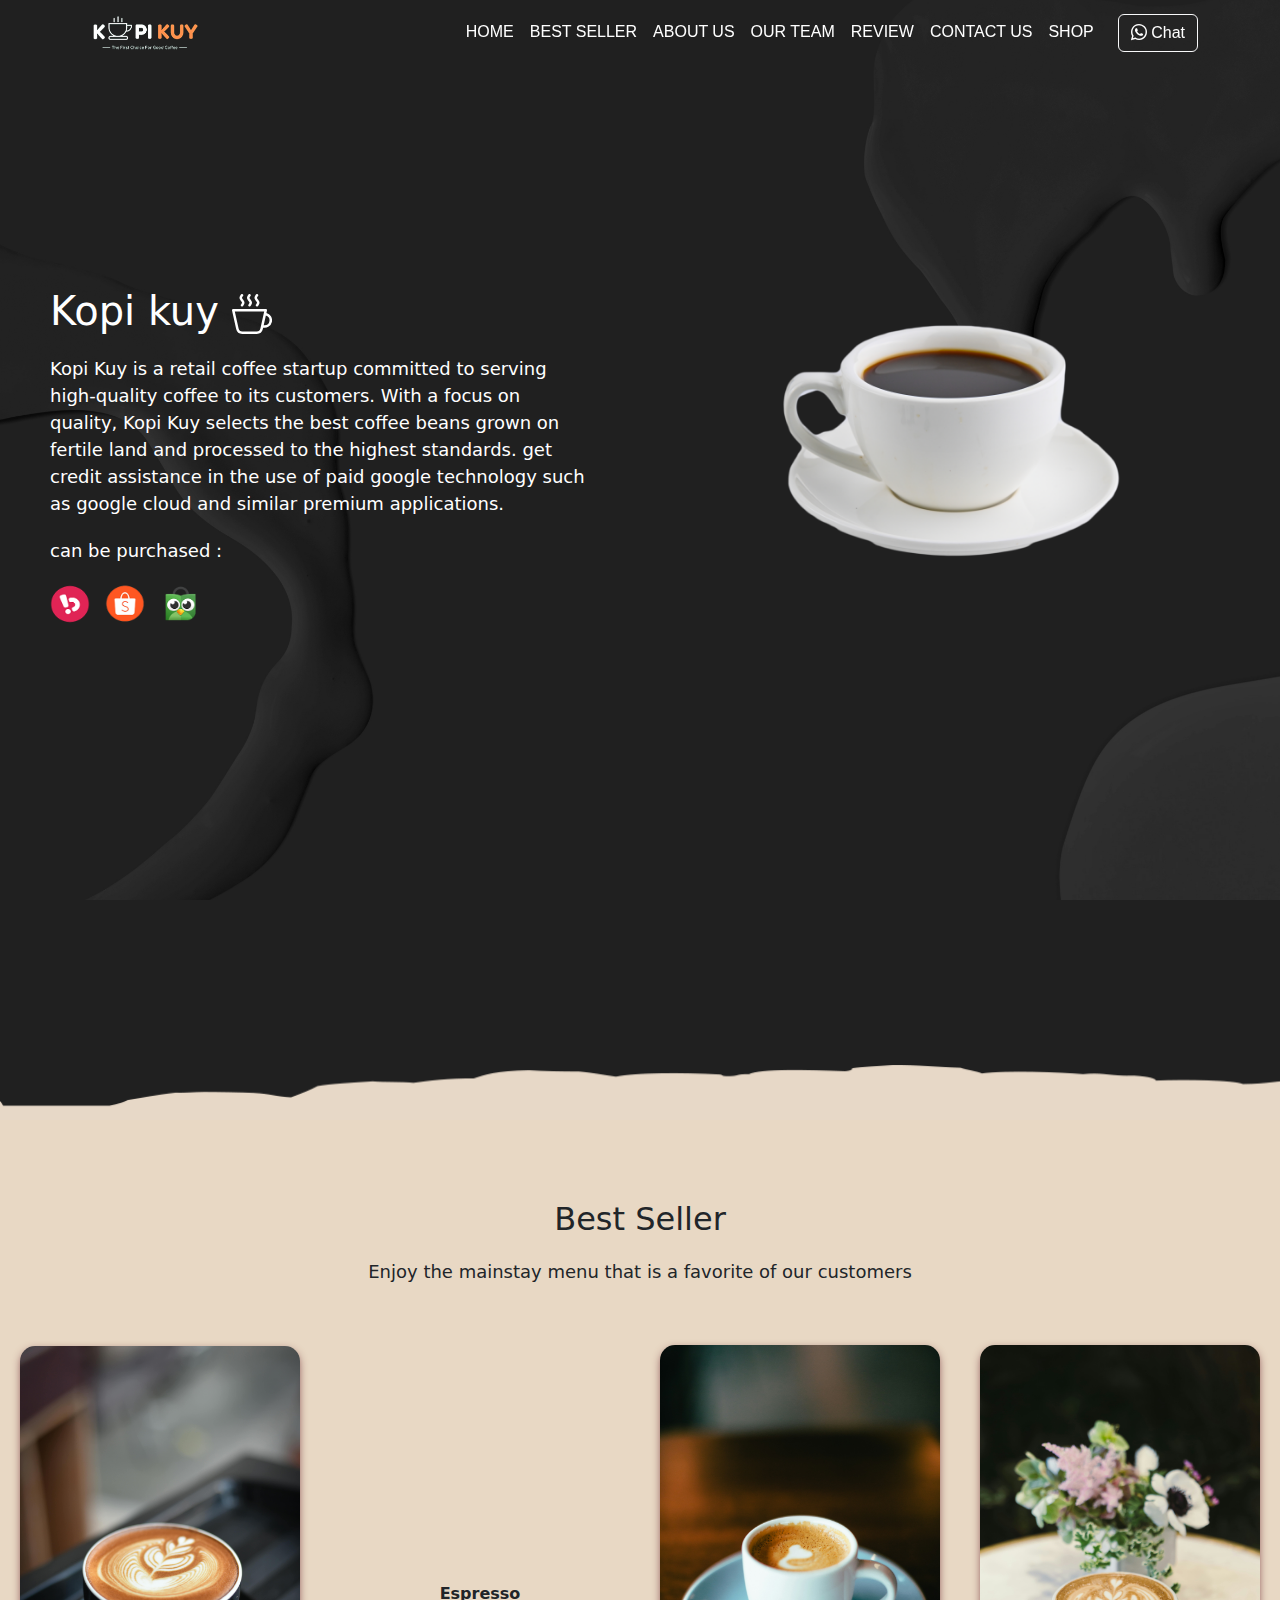
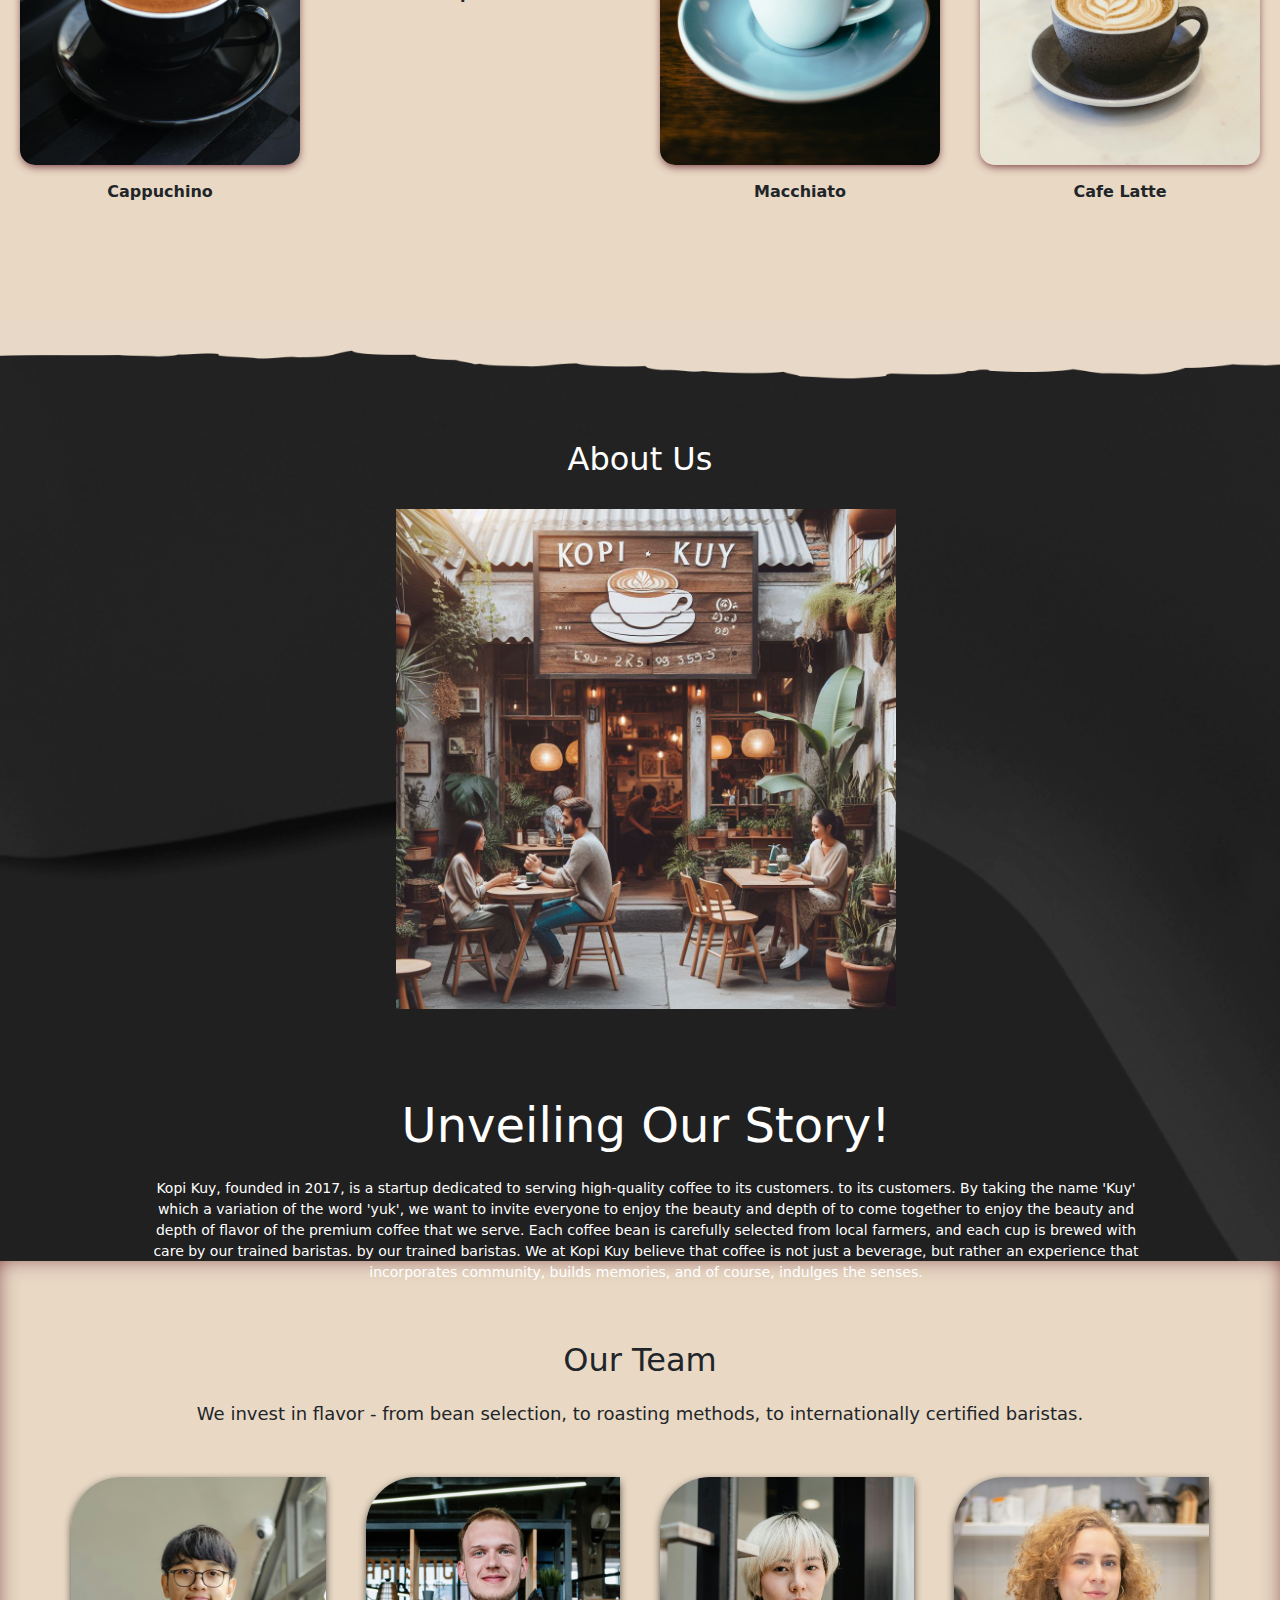
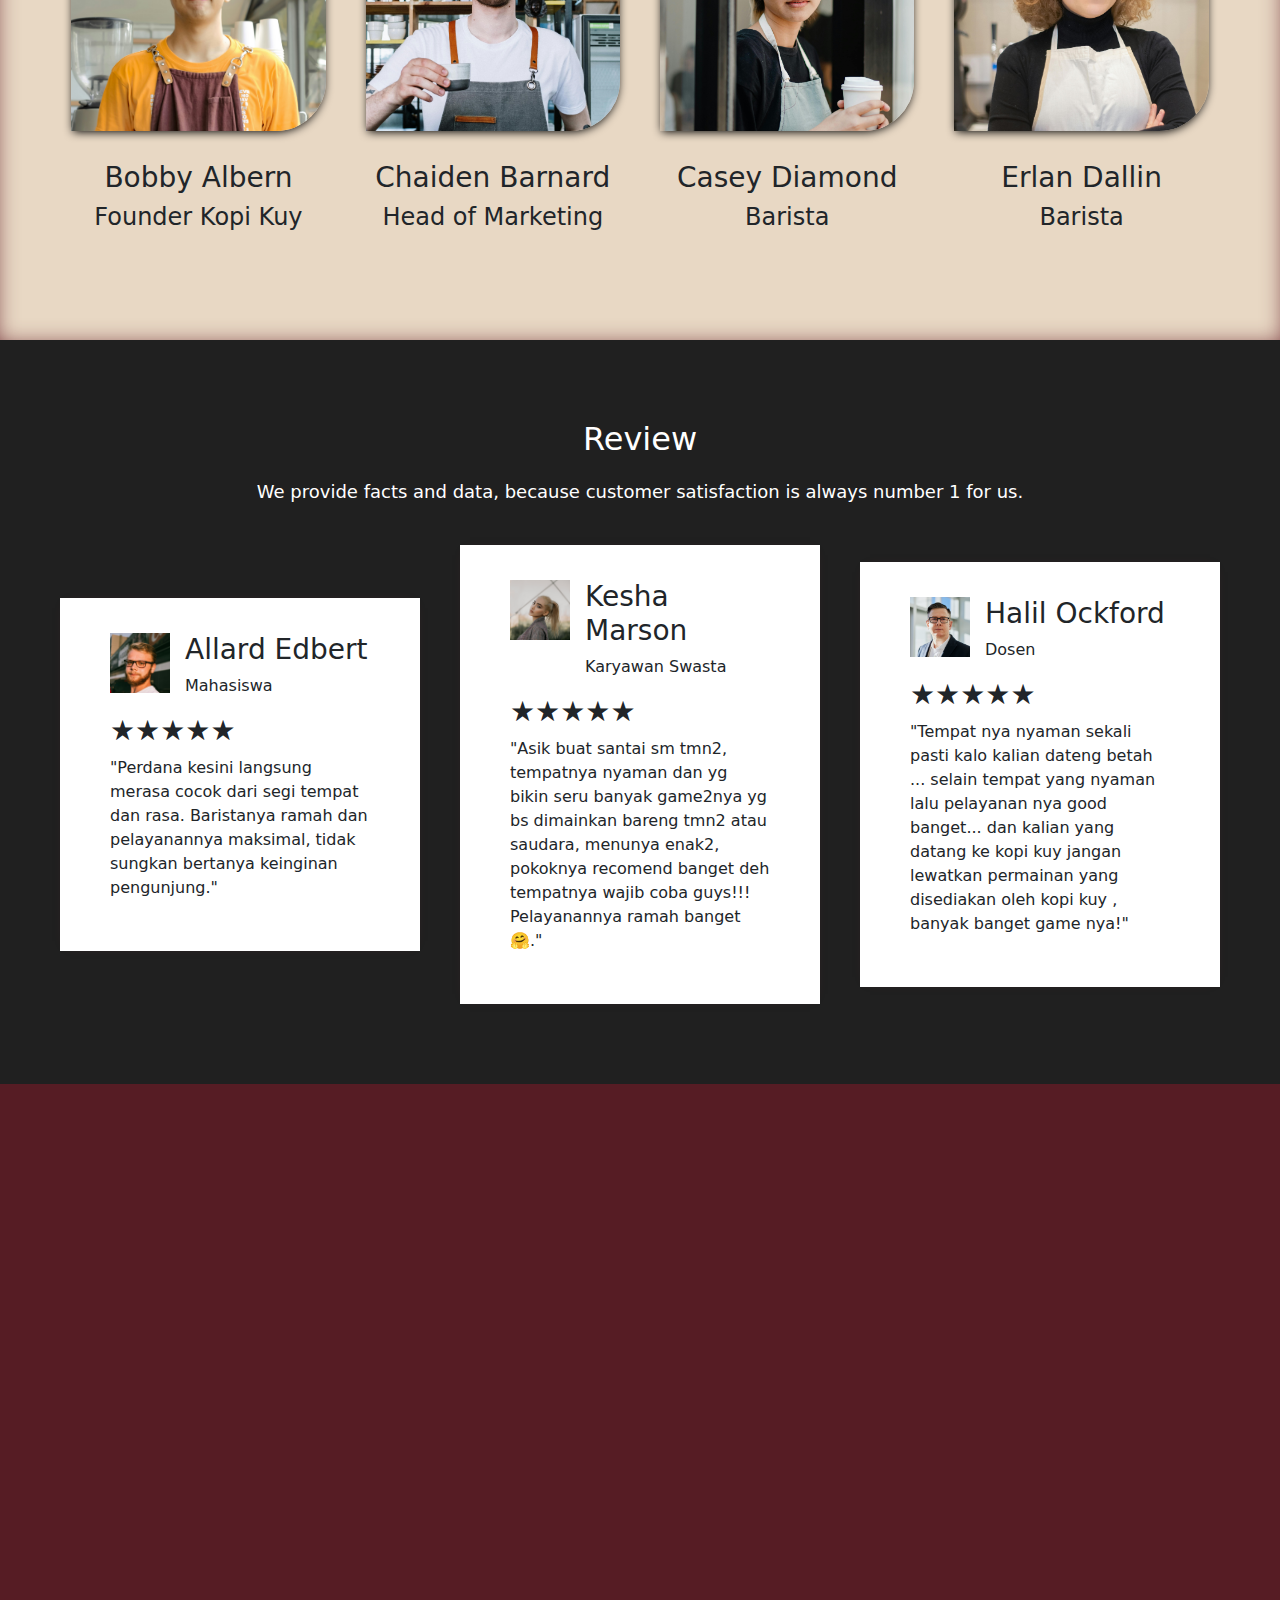
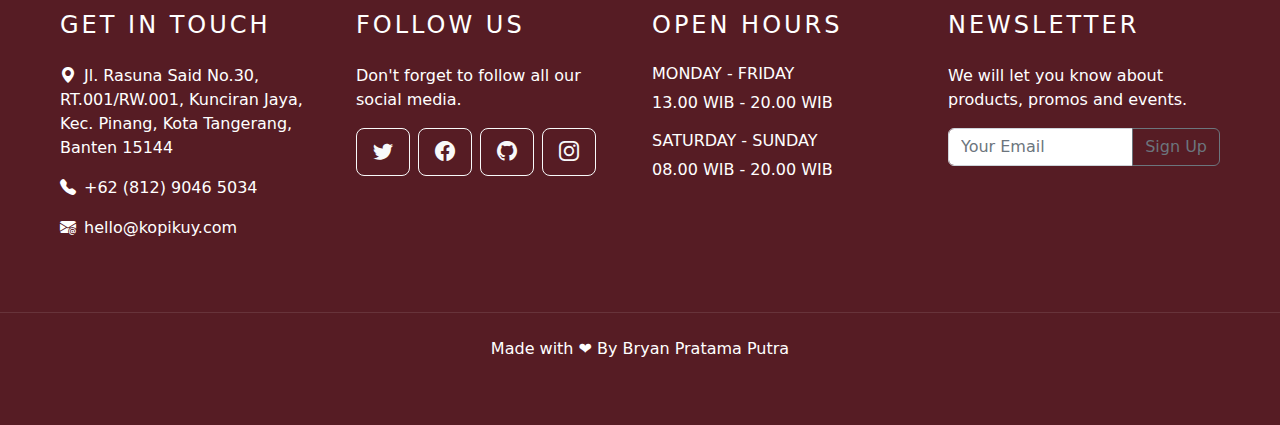
==== commit 19246709: "update produk and responsive" ====
--- a/index.html
+++ b/index.html
@@ -75,7 +75,7 @@
                 </div>
             </div>
             <div class="kanan">
-                <div class=" smoke" id="anima1">
+                <div class=" smoke " id="anima1">
         
                     <span style="--i:.5"></span>
                     <span style="--i:.3"></span>
@@ -140,7 +140,7 @@
                                     baristas. We at Kopi Kuy believe that coffee is not just a beverage,
                                      but rather an experience that incorporates community, builds memories,
                                       and of course, indulges the senses.</p>
-                            <a href="#" class="btn">read more</a>
+                            <!-- <a href="#" class="btn">read more</a> -->
                             <!-- <div class="content2">
                                 <h3>Our Strenghts</h3>
                                 <div class="icons-container">
--- a/css/style.css
+++ b/css/style.css
@@ -135,10 +135,10 @@
 }
 
 header::after {
-   filter: grayscale(0%) brightness(70%) contrast(400%);
+   /* filter: grayscale(0%) brightness(70%) contrast(400%); */
    /* mix-blend-mode: multiply; */
 
-   background-image: url(../images/background/garis-atas.png);
+   background-image: url(../images/background/garis-atas5.png);
    top: unset;
    bottom: -240px;
 }
@@ -174,7 +174,7 @@
 }
 
 .about .row .image img {
-   width: 100%;
+   /* width: 100%; */
    animation: aboutImage 4s linear infinite;
 }
 
@@ -558,7 +558,7 @@
 
 section.best-seller::after {
    height: 60px;
-   background-image: url(../images/background/garis-bawah.png);
+   background-image: url(../images/background/garis-bawah2.png);
    top: unset;
    bottom: -60px;
 }
@@ -650,7 +650,7 @@
       Penulisan width: 800px dan max-width: 100% mengatur agar
       elemen memiliki lebar 800px namun tidak boleh melebihi 100% ukuran layar
    */
-   width: 800px;
+   width: 500px;
    max-width: 100%;
    margin: auto;
 }
@@ -873,6 +873,86 @@
 
 
 /* UNTUK kode RESPONSIF hari ke 3 tulis DI BAWAH sini */
+@media (max-width: 1800px) {
+   .smoke {
+      margin-left: 215px;
+      /* margin-bottom: 900px; */
+      /* padding-bottom: -430px; */
+  }
+  #anima1 span {
+   bottom: 1px;
+  }
+}
+
+@media (max-width: 1600px) {
+   .smoke {
+      margin-left: 190px;
+      /* margin-bottom: 900px; */
+      /* padding-bottom: -430px; */
+  }
+  #anima1 span {
+   bottom: 10px;
+  }
+  /* section.about-us {
+   display: flex;
+   flex-wrap: wrap;
+} */
+}
+
+@media (max-width: 1400px) {
+   .smoke {
+      margin-left: 130px;
+      /* margin-bottom: 900px; */
+      /* padding-bottom: -430px; */
+  }
+  #anima1 span {
+   bottom: 40px;
+  }
+}
+
+
+@media (max-width: 1200px) {
+   section.about-us img {
+      width: 400px;
+   }
+   .smoke {
+      margin-left: 60px;
+      
+  }
+  #anima1 span {
+   bottom: 50px;
+  }
+}
+
+@media (max-width: 992px) {
+   section.about-us img {
+      margin-left: -90px;
+      
+   }
+   .smoke {
+      margin-left: 20px;
+  }
+  #anima1 span {
+   bottom: 90px;
+  }
+  header p {
+   font-size: 17px;
+  }
+
+  div.testimoni {
+   width: 80%;
+   margin-bottom: 40px;
+}
+}
+
+@media (max-width: 768px) {
+   .smoke {
+      margin-left: -30px;
+  }
+  header p {
+   font-size: 16px;
+  }
+}
 
 @media (max-width:600px) {
 
@@ -899,6 +979,22 @@
       padding: 20px;
       margin-bottom: 30px;
    }
-}
+   .image img {
+      width: 10%;
+   }
+   .smoke {
+      margin-left: 90px;
+  }
+  #anima1 span {
+   bottom: 40px;
+  }
+  section.about-us img {
+   margin-left: 0px;
+   
+}
+}
+
+
+
 
 /* Kode CSS Selesai di sini */